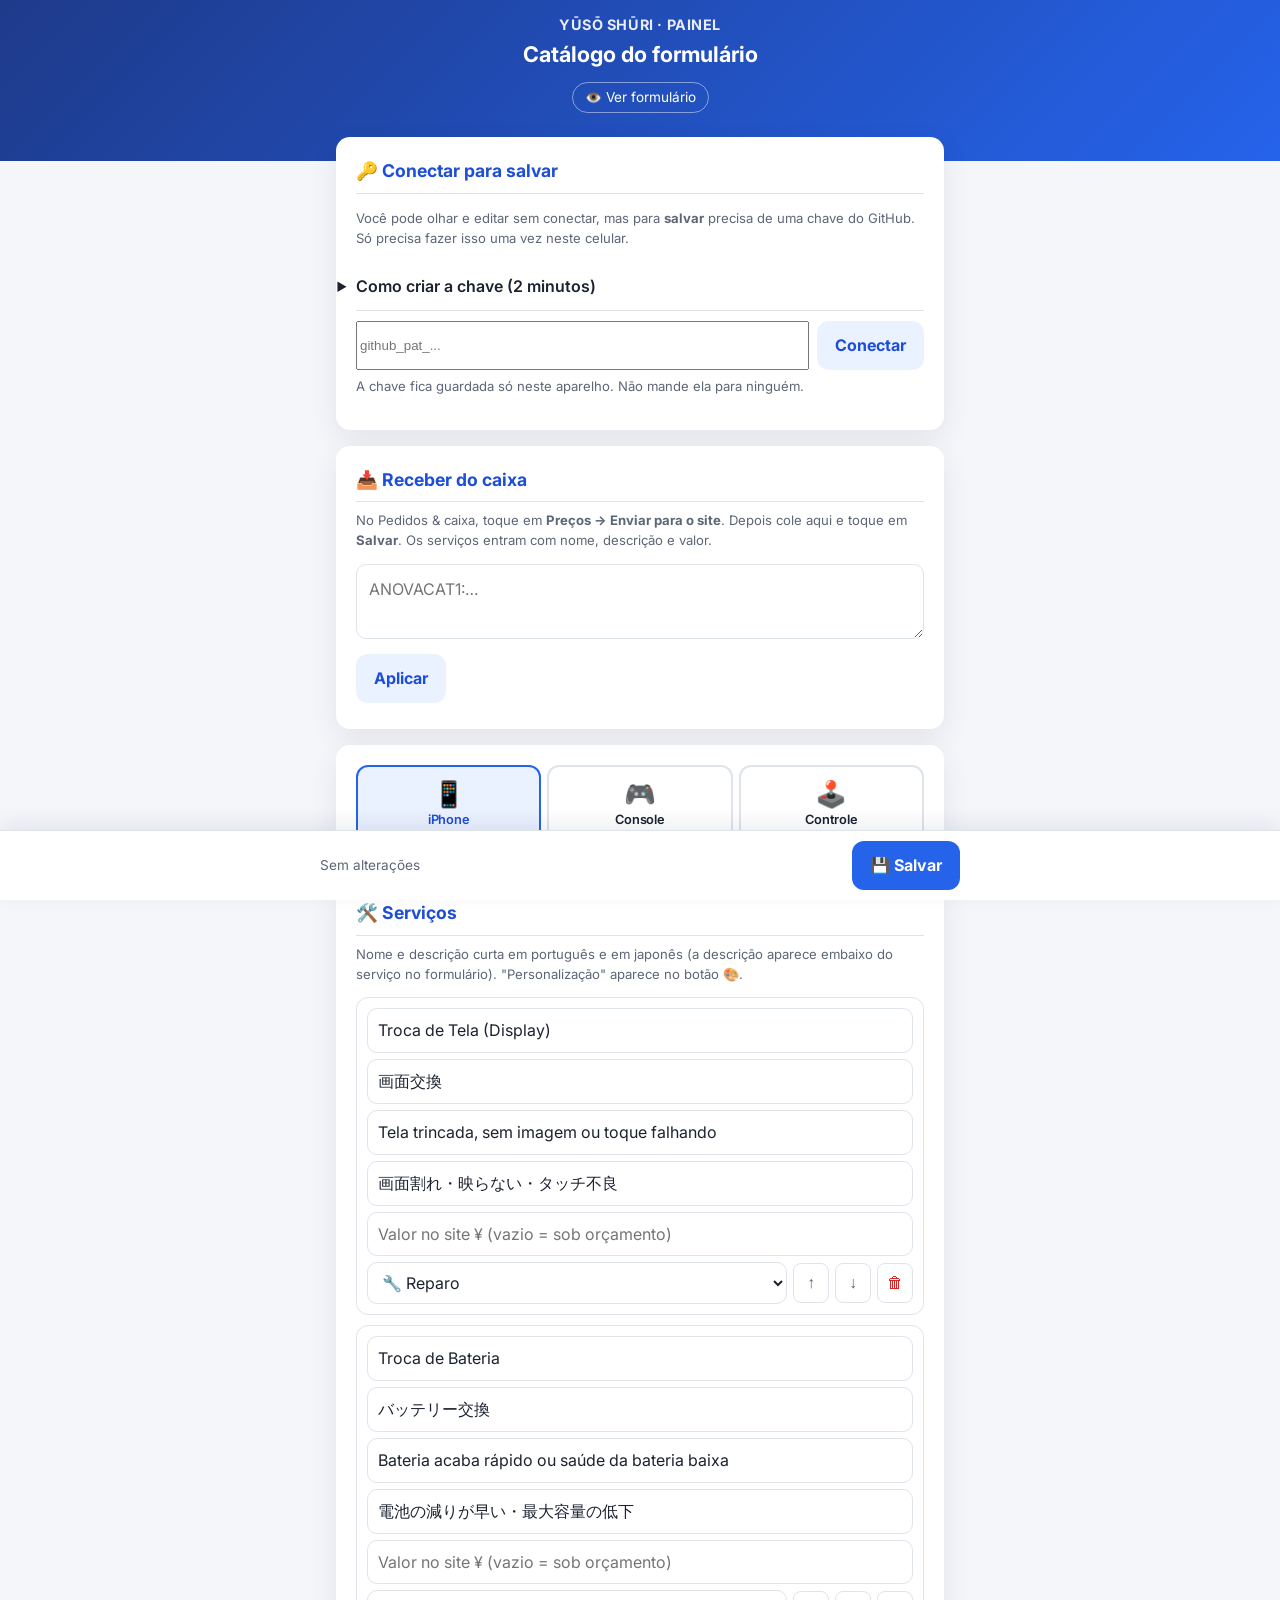
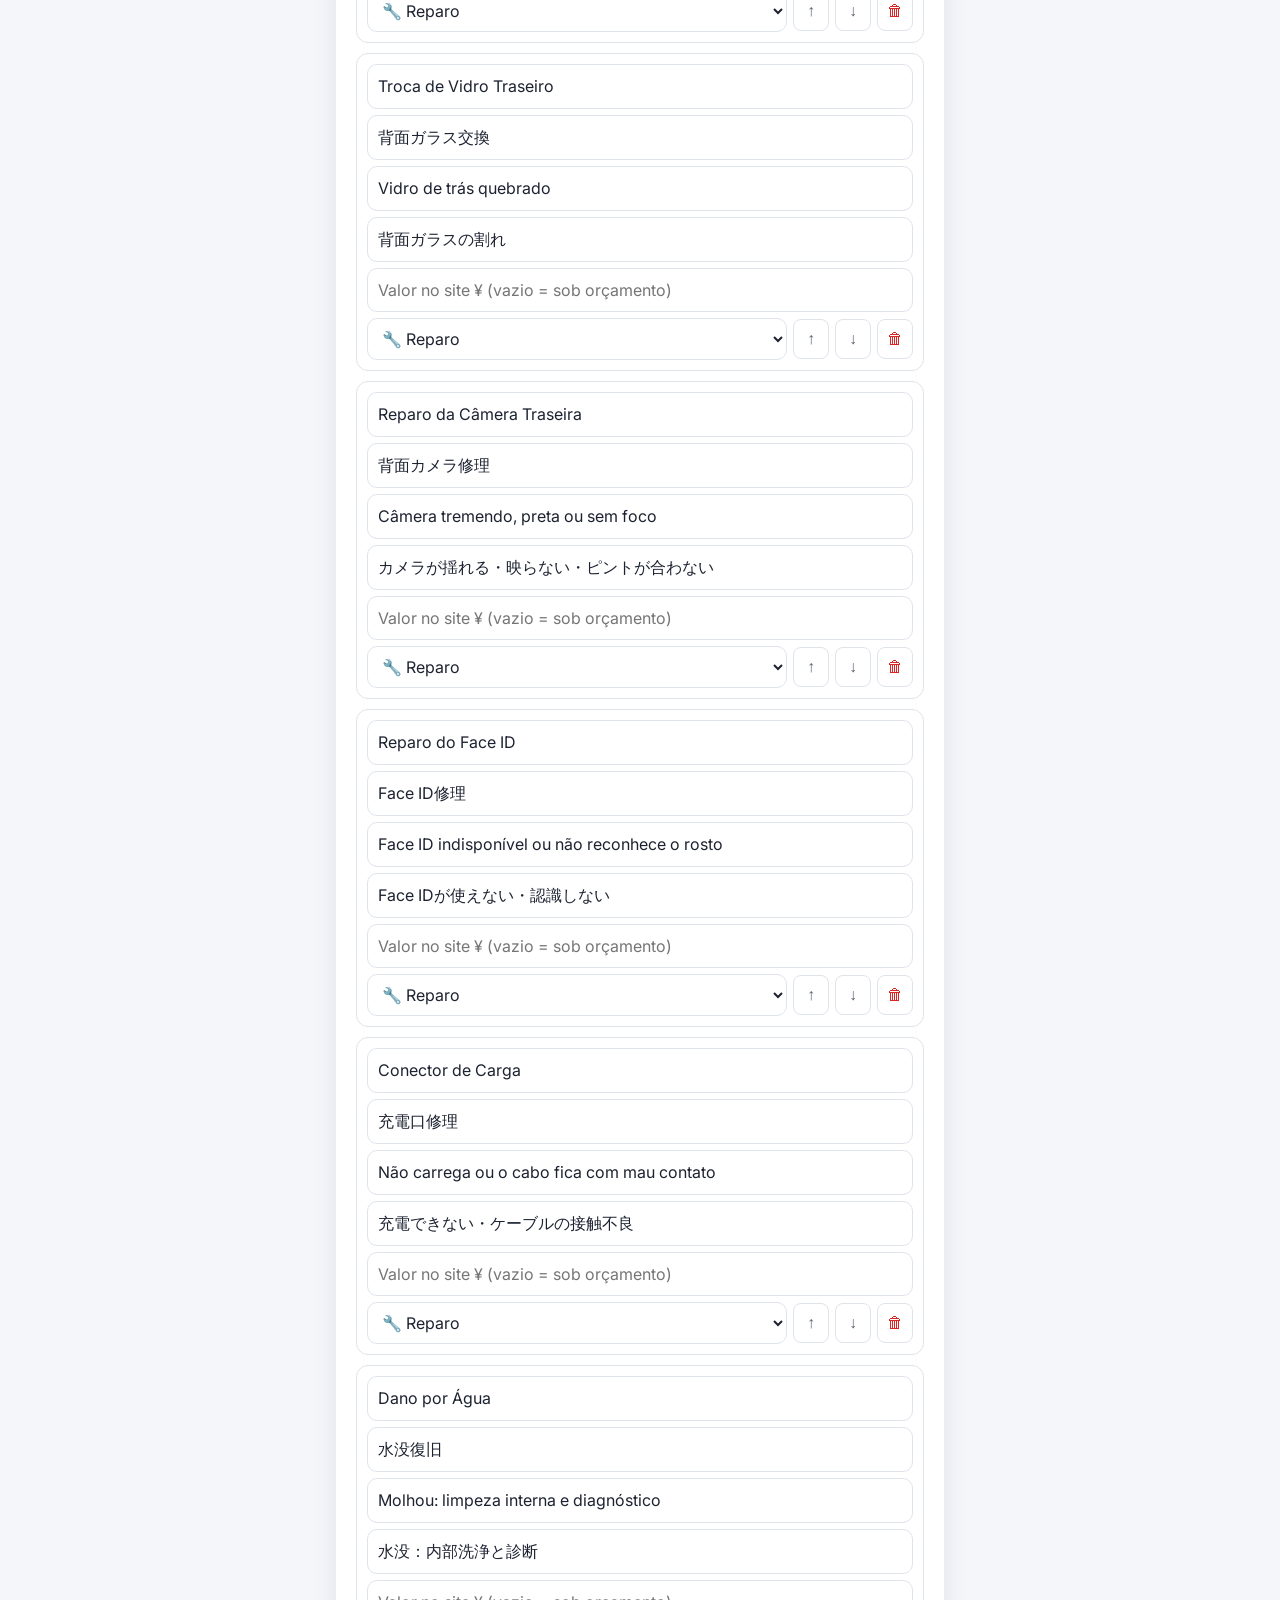
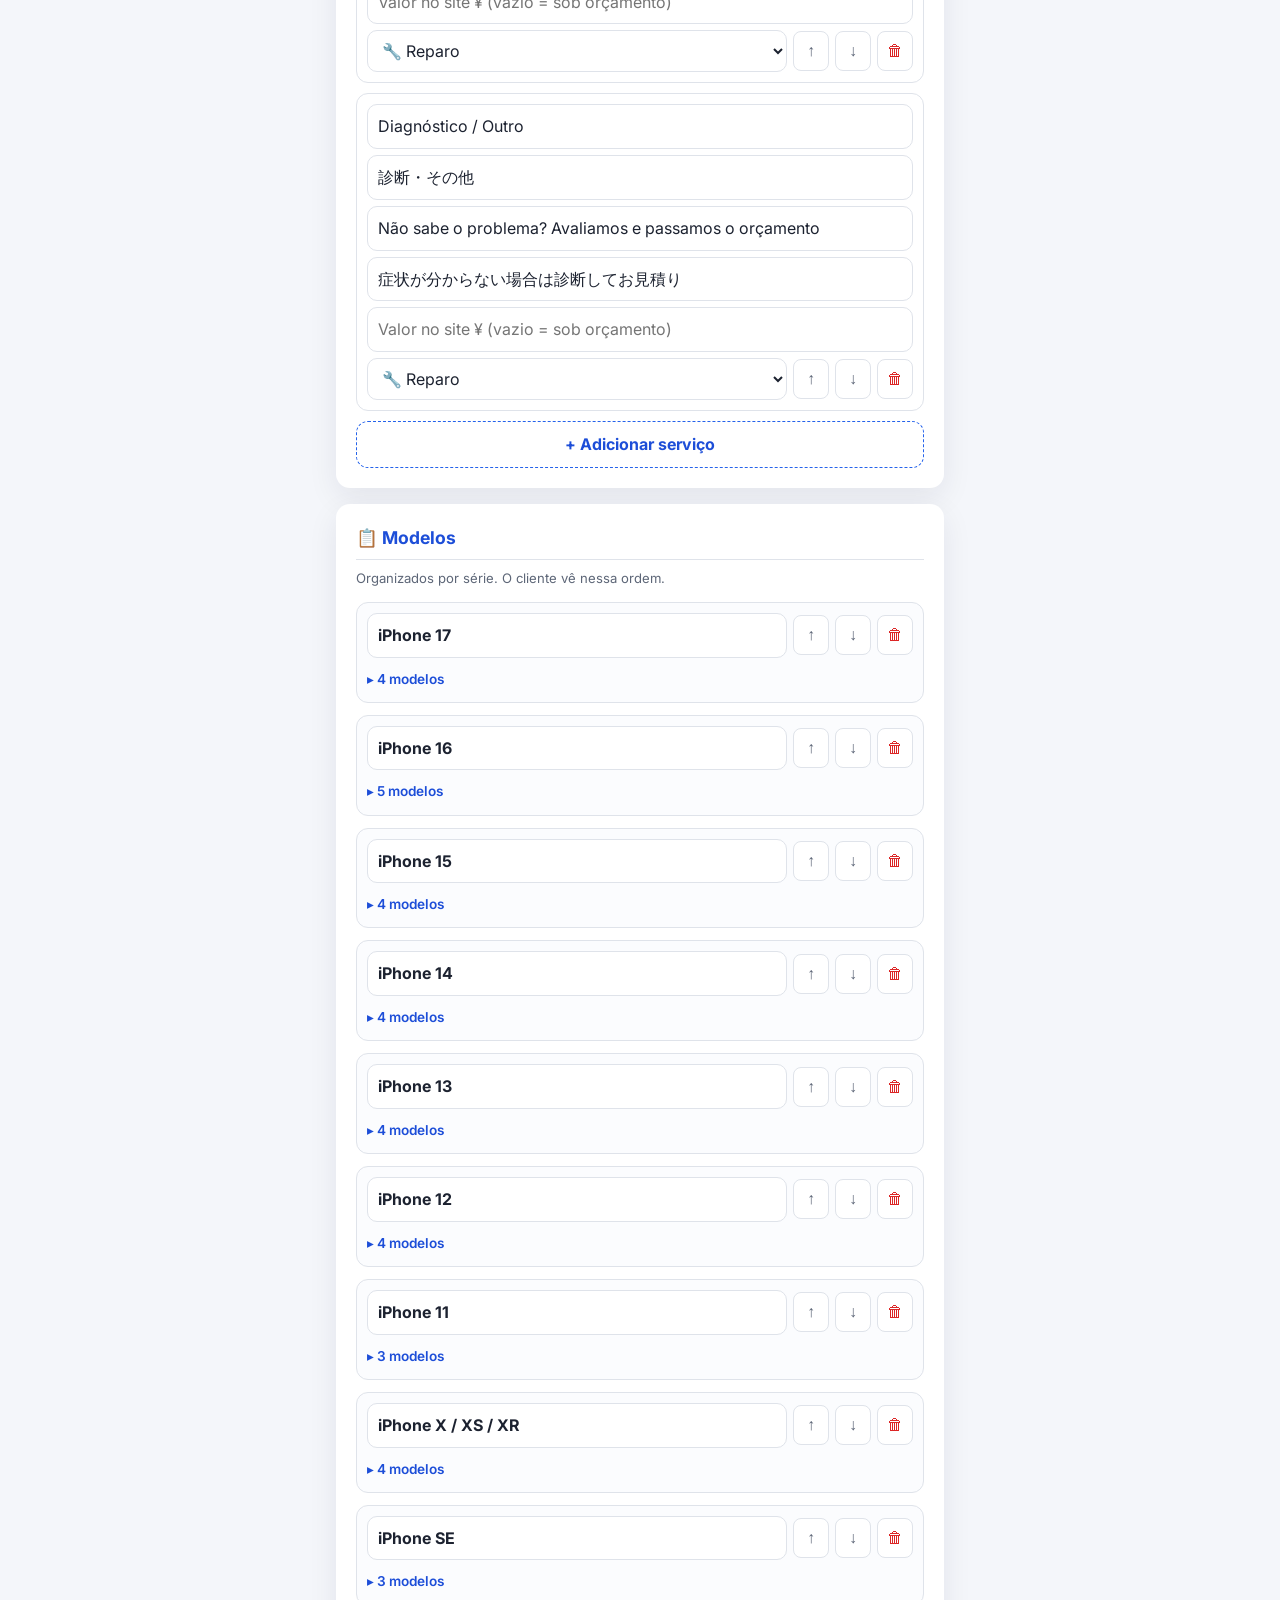
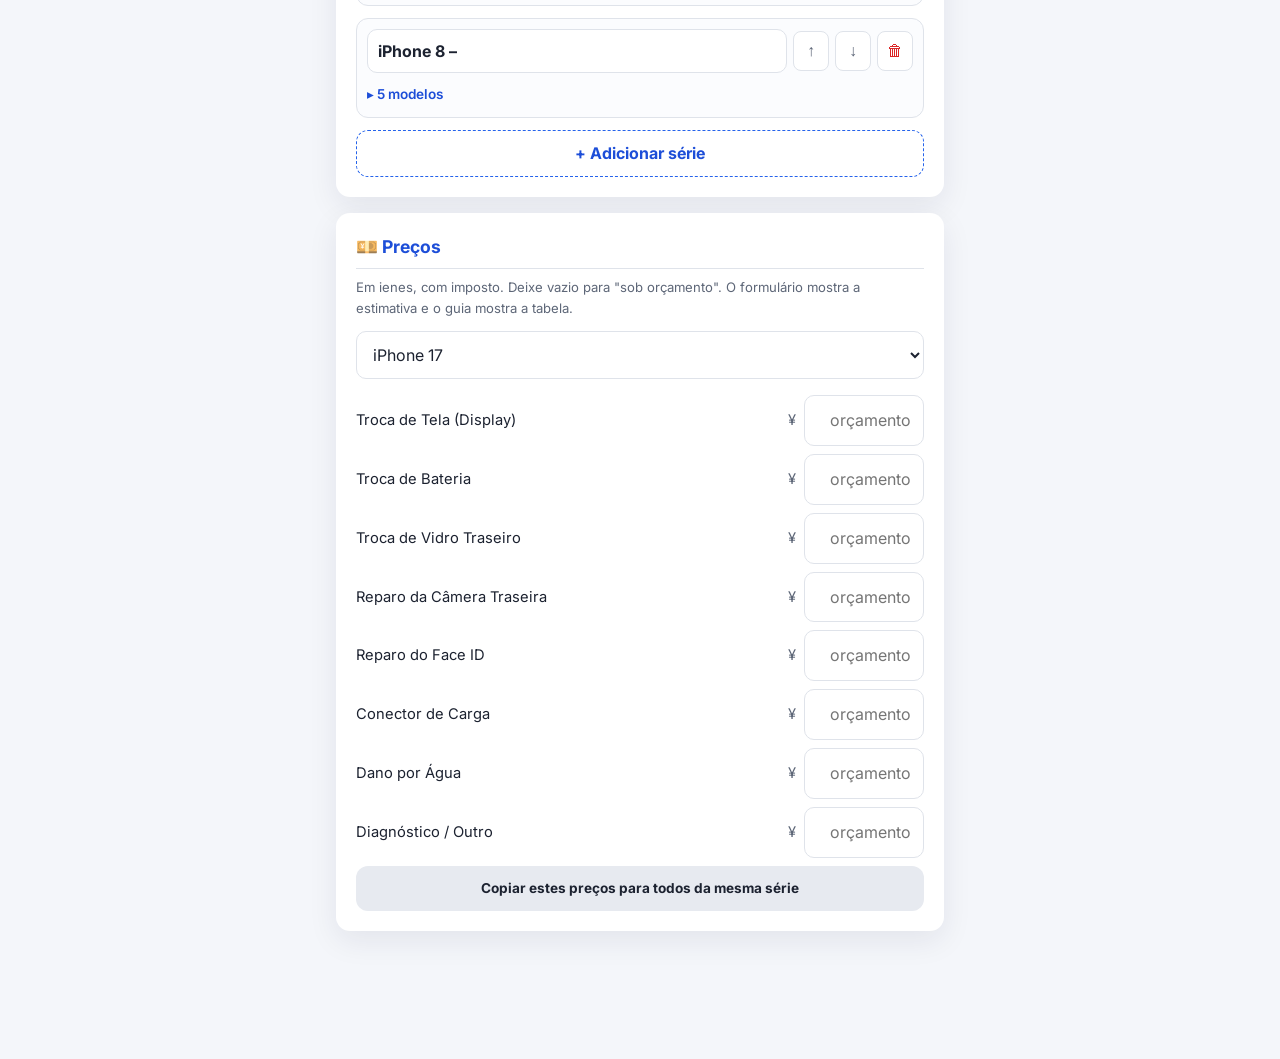
==== admin.html @ 6dde065f "Receber serviços do caixa: valor e descrição no site - Painel: caixa "Receber do caixa" aplica o cód" ====
<!DOCTYPE html>
<html lang="pt">
<head>
  <meta charset="UTF-8">
  <meta name="viewport" content="width=device-width, initial-scale=1.0">
  <meta name="robots" content="noindex, nofollow">
  <title>Painel do catálogo | Yūsō Shūri</title>
  <meta name="theme-color" content="#1e3a8a">
  <link href="https://fonts.googleapis.com/css2?family=Inter:wght@400;600;700&display=swap" rel="stylesheet">
  <link rel="stylesheet" href="assets/style.css">
  <style>
    body { padding-bottom: 96px; }
    .item { display: flex; gap: 6px; align-items: center; margin-bottom: 8px; }
    .item input, .item select { padding: 9px 10px; }
    .item .grow { flex: 1; min-width: 0; }
    .icon {
      flex: 0 0 auto; width: 36px; height: 40px; border: 1px solid var(--line); border-radius: 8px;
      background: #fff; cursor: pointer; font-size: 1rem; color: var(--muted);
    }
    .icon.del { color: var(--err); }
    .svc { border: 1px solid var(--line); border-radius: 12px; padding: 10px; margin-bottom: 10px; }
    .svc .item { margin-bottom: 6px; }
    .svc .item:last-child { margin-bottom: 0; }
    .group { border: 1px solid var(--line); border-radius: 12px; padding: 10px; margin-bottom: 12px; background: #fbfcfe; }
    .group > .item input { font-weight: 700; }
    .models { padding-left: 10px; border-left: 3px solid var(--brand-soft); margin: 8px 0; }
    .group-toggle { border: 0; background: none; color: var(--brand-dark); font: inherit; font-size: .85rem; font-weight: 600; padding: 2px 0; cursor: pointer; }
    .add { background: transparent; border: 1px dashed var(--brand); color: var(--brand-dark); width: 100%; padding: 10px; }
    .price-row { display: flex; align-items: center; gap: 8px; margin-bottom: 8px; }
    .price-row span { flex: 1; font-size: .92rem; }
    .price-row input { width: 120px; flex: 0 0 auto; text-align: right; }
    .savebar {
      position: fixed; left: 0; right: 0; bottom: 0; background: #fff; border-top: 1px solid var(--line);
      padding: 10px 16px calc(10px + env(safe-area-inset-bottom)); box-shadow: 0 -6px 20px rgba(20,30,60,.08);
    }
    .savebar .wrap { padding: 0; display: flex; gap: 10px; align-items: center; }
    .savebar .btn-primary { width: auto; flex: 0 0 auto; padding: 12px 18px; font-size: 1rem; }
    .savebar .status { flex: 1; font-size: .85rem; color: var(--muted); }
    .status.dirty { color: var(--warn); font-weight: 600; }
    .steps-list { padding-left: 20px; margin: 8px 0; font-size: .9rem; }
    .steps-list li { margin-bottom: 6px; }
    code { background: #eef1f6; padding: 1px 5px; border-radius: 5px; font-size: .85em; }
  </style>
</head>
<body>

<header class="top slim">
  <div class="brand">YŪSŌ SHŪRI · PAINEL</div>
  <h1>Catálogo do formulário</h1>
  <nav class="nav"><a href="index.html" target="_blank">👁️ Ver formulário</a></nav>
</header>

<main class="wrap">

  <!-- Conexão -->
  <section class="card lift" id="conn">
    <div id="conn-on" class="hidden">
      <div class="estimate">
        <span>✅ Conectado ao GitHub</span>
        <button type="button" class="btn btn-gray" id="logout" style="padding:6px 12px;font-size:.85rem">Desconectar</button>
      </div>
    </div>
    <div id="conn-off">
      <h2>🔑 Conectar para salvar</h2>
      <p class="hint" style="margin-top:0">Você pode olhar e editar sem conectar, mas para <b>salvar</b> precisa de uma chave do GitHub. Só precisa fazer isso uma vez neste celular.</p>
      <details>
        <summary>Como criar a chave (2 minutos)</summary>
        <ol class="steps-list">
          <li>Abra <a href="https://github.com/settings/personal-access-tokens/new" target="_blank">github.com/settings/personal-access-tokens/new</a> (com login na conta <b>aln244vr</b>).</li>
          <li><b>Token name:</b> <code>painel catalogo</code></li>
          <li><b>Expiration:</b> escolha <b>1 year</b>.</li>
          <li><b>Repository access:</b> <b>Only select repositories</b> → <code>formulario-reparo-iphone</code>.</li>
          <li><b>Permissions</b> → <b>Repository permissions</b> → <b>Contents</b> → <b>Read and write</b>.</li>
          <li>Toque em <b>Generate token</b>, copie o código (começa com <code>github_pat_</code>) e cole abaixo.</li>
        </ol>
      </details>
      <div class="row" style="margin-top:10px">
        <input type="password" id="token" placeholder="github_pat_..." autocomplete="off">
        <button type="button" class="btn btn-ghost shrink" id="connect">Conectar</button>
      </div>
      <div class="msg" id="conn-msg"></div>
      <p class="hint">A chave fica guardada só neste aparelho. Não mande ela para ninguém.</p>
    </div>
  </section>

  <!-- Receber do caixa -->
  <section class="card" id="caixa">
    <h2>📥 Receber do caixa</h2>
    <p class="hint" style="margin-top:-6px">No Pedidos &amp; caixa, toque em <b>Preços → Enviar para o site</b>. Depois cole aqui e toque em <b>Salvar</b>. Os serviços entram com nome, descrição e valor.</p>
    <textarea id="caixa-code" rows="2" placeholder="ANOVACAT1:…"></textarea>
    <div class="row" style="margin-top:8px"><button type="button" class="btn btn-ghost shrink" id="caixa-go">Aplicar</button></div>
    <div class="msg" id="caixa-msg"></div>
  </section>

  <!-- Tipo -->
  <div class="card">
    <div class="seg" id="tabs">
      <button type="button" data-tab="iphone"><span class="ico">📱</span>iPhone</button>
      <button type="button" data-tab="console"><span class="ico">🎮</span>Console</button>
      <button type="button" data-tab="controle"><span class="ico">🕹️</span>Controle</button>
    </div>
  </div>

  <div id="editor" class="hidden">
    <section class="card">
      <h2>🛠️ Serviços</h2>
      <p class="hint" style="margin-top:-6px">Nome e descrição curta em português e em japonês (a descrição aparece embaixo do serviço no formulário). "Personalização" aparece no botão 🎨.</p>
      <div id="svc-list"></div>
      <button type="button" class="btn add" id="svc-add">+ Adicionar serviço</button>
    </section>

    <section class="card">
      <h2>📋 Modelos</h2>
      <p class="hint" style="margin-top:-6px">Organizados por série. O cliente vê nessa ordem.</p>
      <div id="model-list"></div>
      <button type="button" class="btn add" id="group-add">+ Adicionar série</button>
    </section>

    <section class="card">
      <h2>💴 Preços</h2>
      <p class="hint" style="margin-top:-6px">Em ienes, com imposto. Deixe vazio para "sob orçamento". O formulário mostra a estimativa e o guia mostra a tabela.</p>
      <div class="field">
        <select id="price-model"></select>
      </div>
      <div id="price-list"></div>
      <div class="row" style="margin-top:6px">
        <button type="button" class="btn btn-gray" id="price-copy" style="font-size:.85rem">Copiar estes preços para todos da mesma série</button>
      </div>
    </section>
  </div>

  <p class="fine" id="loading">Carregando catálogo…</p>
</main>

<div class="savebar">
  <div class="wrap">
    <div class="status" id="status">Sem alterações</div>
    <button type="button" class="btn btn-primary" id="save">💾 Salvar</button>
  </div>
</div>

<script>
(function () {
  "use strict";
  const REPO = "aln244vr/formulario-reparo-iphone", PATH = "assets/catalogo.json", BRANCH = "main";
  const API = `https://api.github.com/repos/${REPO}/contents/${PATH}`;
  const TOKEN_KEY = "yuso-admin-token";
  const $ = (id) => document.getElementById(id);

  let cat = null, sha = null, tab = "iphone", dirty = false;
  const getToken = () => { try { return localStorage.getItem(TOKEN_KEY) || ""; } catch (_) { return ""; } };

  // ---------- Base64 UTF-8 ----------
  const enc = (str) => { const b = new TextEncoder().encode(str); let s = ""; for (let i = 0; i < b.length; i++) s += String.fromCharCode(b[i]); return btoa(s); };
  const dec = (b64) => new TextDecoder().decode(Uint8Array.from(atob(b64.replace(/\s/g, "")), (c) => c.charCodeAt(0)));

  // ---------- Carregar ----------
  async function load() {
    const token = getToken();
    try {
      if (token) {
        const r = await fetch(`${API}?ref=${BRANCH}&t=${Date.now()}`, { headers: { Authorization: "Bearer " + token, Accept: "application/vnd.github+json" } });
        if (r.status === 401 || r.status === 403 || r.status === 404) throw Object.assign(new Error("token"), { status: r.status });
        if (!r.ok) throw new Error("HTTP " + r.status);
        const j = await r.json();
        sha = j.sha; cat = JSON.parse(dec(j.content));
      } else {
        const r = await fetch("assets/catalogo.json", { cache: "no-cache" });
        cat = await r.json(); sha = null;
      }
    } catch (e) {
      if (e.message === "token") {
        setConnMsg("A chave não funcionou (erro " + e.status + "). Confira as permissões e cole de novo.", true);
        try { localStorage.removeItem(TOKEN_KEY); } catch (_) {}
        return load();
      }
      $("loading").textContent = "Não foi possível carregar o catálogo: " + e.message;
      return;
    }
    $("loading").classList.add("hidden");
    $("editor").classList.remove("hidden");
    showConn();
    selectTab(tab);
    setDirty(false);
  }

  function showConn() {
    const on = !!getToken();
    $("conn-on").classList.toggle("hidden", !on);
    $("conn-off").classList.toggle("hidden", on);
  }
  function setConnMsg(t, err) { $("conn-msg").textContent = t; $("conn-msg").className = "msg " + (err ? "err" : "ok"); }

  $("connect").addEventListener("click", async () => {
    const tk = $("token").value.trim();
    if (!/^(github_pat_|ghp_)/.test(tk)) return setConnMsg("Isso não parece uma chave do GitHub (começa com github_pat_).", true);
    if (dirty && !confirm("Conectar recarrega o catálogo e descarta as alterações não salvas. Continuar?")) return;
    try { localStorage.setItem(TOKEN_KEY, tk); } catch (_) {}
    $("token").value = "";
    setConnMsg("Conectando…", false);
    await load();
    if (getToken()) setConnMsg("", false);
  });
  $("logout").addEventListener("click", () => {
    try { localStorage.removeItem(TOKEN_KEY); } catch (_) {}
    showConn();
  });

  // ---------- Estado ----------
  function setDirty(v) {
    dirty = v;
    $("status").textContent = v ? "● Alterações não salvas" : "Sem alterações";
    $("status").className = "status" + (v ? " dirty" : "");
  }
  window.addEventListener("beforeunload", (e) => { if (dirty) { e.preventDefault(); e.returnValue = ""; } });
  const T = () => cat.tipos[tab];
  const changed = () => setDirty(true);

  // ---------- Abas ----------
  document.querySelectorAll("[data-tab]").forEach((b) => b.addEventListener("click", () => selectTab(b.dataset.tab)));
  function selectTab(id) {
    tab = id;
    document.querySelectorAll("[data-tab]").forEach((b) => b.setAttribute("aria-pressed", String(b.dataset.tab === id)));
    renderServices(); renderModels(); renderPriceModels();
  }

  // ---------- Helpers de UI ----------
  function el(tag, props, ...kids) {
    const e = document.createElement(tag);
    Object.entries(props || {}).forEach(([k, v]) => { if (k.startsWith("on")) e.addEventListener(k.slice(2), v); else if (k === "class") e.className = v; else e[k] = v; });
    kids.forEach((k) => e.append(k));
    return e;
  }
  const iconBtn = (txt, title, fn, cls) => el("button", { type: "button", class: "icon" + (cls ? " " + cls : ""), textContent: txt, title, onclick: fn });
  function move(arr, i, d) { const j = i + d; if (j < 0 || j >= arr.length) return false; [arr[i], arr[j]] = [arr[j], arr[i]]; return true; }

  // ---------- Serviços ----------
  function slug(s) {
    return (s.normalize("NFD").replace(/[̀-ͯ]/g, "").toLowerCase().replace(/[^a-z0-9]+/g, "-").replace(/^-|-$/g, "") || "servico").slice(0, 24);
  }
  function newId(base) {
    const all = new Set(Object.values(cat.tipos).flatMap((t) => t.servicos.map((s) => s.id)));
    let id = base, n = 2;
    while (all.has(id)) id = base + "-" + n++;
    return id;
  }
  // ---------- Receber do caixa (código ANOVACAT1) ----------
  const CAT2TIPO = { "iPhone": "iphone", "Controle": "controle", "Console": "console" };
  const norm = (x) => String(x || "").normalize("NFD").replace(/[̀-ͯ]/g, "").toLowerCase().replace(/\s+/g, " ").trim();
  const REPARO = /^(troca|reparo|conserto)|drift|bot(a|õ)es$|gatilhos \(|bateria do|conector|diagn|tela|vidro|camera|câmera|face id|agua|água|hdmi|leitor|fonte|hd \/ ssd|limpeza/i;
  $("caixa-go").addEventListener("click", () => {
    const out = $("caixa-msg"), raw = $("caixa-code").value;
    const m = /ANOVACAT1:([A-Za-z0-9_\-\s]+)\./.exec(raw);
    const fail = (t) => { out.textContent = t; out.className = "msg err"; };
    if (!cat) return fail("O catálogo ainda está carregando.");
    if (!m) return fail("Código não reconhecido. No caixa, toque em Preços → Enviar para o site e cole de novo.");
    let data;
    try { let b = m[1].replace(/\s+/g, "").replace(/-/g, "+").replace(/_/g, "/"); while (b.length % 4) b += "="; data = JSON.parse(decodeURIComponent(escape(atob(b)))); }
    catch (_) { return fail("O código veio incompleto. Copie de novo no caixa."); }
    let added = 0, updated = 0;
    (data.s || []).forEach((o) => {
      const k = CAT2TIPO[o.c]; if (!k || !cat.tipos[k]) return;
      const t = cat.tipos[k];
      const base = String(o.n || "").replace(new RegExp("\\s·\\s" + o.c + "$"), "");
      let sv = t.servicos.find((x) => norm(x.pt) === norm(o.n) || norm(x.pt) === norm(base));
      if (!sv) {
        sv = { id: newId(slug(base)), pt: base, jp: o.j || base, grupo: k === "controle" && !REPARO.test(base) ? "custom" : "reparo" };
        const outro = t.servicos.findIndex((x) => /^diagn/i.test(x.pt));
        outro >= 0 ? t.servicos.splice(outro, 0, sv) : t.servicos.push(sv);
        added++;
      } else updated++;
      if (o.j) sv.jp = o.j;
      if (o.d) sv.dpt = o.d;
      if (o.dj) sv.djp = o.dj;
      if (typeof o.v === "number" && o.v > 0) sv.preco = o.v; else delete sv.preco;
    });
    if (!added && !updated) return fail("Nenhum serviço de iPhone, Console ou Controle no código.");
    changed(); selectTab(tab);
    out.className = "msg ok";
    out.textContent = `✓ ${added} novo(s) e ${updated} atualizado(s). Confira e toque em 💾 Salvar.`;
    $("caixa-code").value = "";
  });

  function renderServices() {
    const box = $("svc-list"); box.innerHTML = "";
    T().servicos.forEach((s, i, arr) => {
      const pt = el("input", { type: "text", class: "grow", value: s.pt, placeholder: "Nome em português", oninput: (e) => { s.pt = e.target.value; changed(); renderPrices(); } });
      const jp = el("input", { type: "text", class: "grow", value: s.jp, placeholder: "日本語の名前", oninput: (e) => { s.jp = e.target.value; changed(); } });
      const dpt = el("input", { type: "text", class: "grow", value: s.dpt || "", placeholder: "Descrição curta (ex.: 4 botões traseiros)", oninput: (e) => { s.dpt = e.target.value; changed(); } });
      const djp = el("input", { type: "text", class: "grow", value: s.djp || "", placeholder: "説明（日本語）", oninput: (e) => { s.djp = e.target.value; changed(); } });
      const pv = el("input", { type: "text", inputMode: "numeric", class: "grow", value: typeof s.preco === "number" ? String(s.preco) : "", placeholder: "Valor no site ¥ (vazio = sob orçamento)",
        oninput: (e) => { const n = parseInt(e.target.value.replace(/[^\d]/g, ""), 10); e.target.value = isNaN(n) ? "" : String(n); if (isNaN(n)) delete s.preco; else s.preco = n; changed(); } });
      const grp = el("select", { class: "grow", onchange: (e) => { s.grupo = e.target.value; changed(); } },
        el("option", { value: "reparo", textContent: "🔧 Reparo" }), el("option", { value: "custom", textContent: "🎨 Personalização" }));
      grp.value = s.grupo === "custom" ? "custom" : "reparo";
      box.append(el("div", { class: "svc" },
        el("div", { class: "item" }, pt),
        el("div", { class: "item" }, jp),
        el("div", { class: "item" }, dpt),
        el("div", { class: "item" }, djp),
        el("div", { class: "item" }, pv),
        el("div", { class: "item" }, grp,
          iconBtn("↑", "Subir", () => { if (move(arr, i, -1)) { changed(); renderServices(); renderPrices(); } }),
          iconBtn("↓", "Descer", () => { if (move(arr, i, 1)) { changed(); renderServices(); renderPrices(); } }),
          iconBtn("🗑", "Apagar", () => {
            if (!confirm(`Apagar o serviço "${s.pt}"?`)) return;
            arr.splice(i, 1);
            Object.values(T().precos || {}).forEach((p) => delete p[s.id]);
            changed(); renderServices(); renderPrices();
          }, "del"))));
    });
  }
  $("svc-add").addEventListener("click", () => {
    const pt = prompt("Nome do serviço em português:");
    if (!pt || !pt.trim()) return;
    const jp = prompt("Nome em japonês (pode deixar vazio e preencher depois):") || "";
    const custom = tab === "controle" && confirm("É uma personalização? (OK = Personalização, Cancelar = Reparo)");
    T().servicos.push({ id: newId(slug(pt)), pt: pt.trim(), jp: jp.trim() || pt.trim(), grupo: custom ? "custom" : "reparo" });
    changed(); renderServices(); renderPrices();
    $("svc-list").lastElementChild.scrollIntoView({ behavior: "smooth", block: "center" });
  });

  // ---------- Modelos ----------
  function renameModel(oldName, newName) {
    const P = T().precos || {};
    if (P[oldName] && oldName !== newName) { P[newName] = P[oldName]; delete P[oldName]; }
  }
  const openGroups = new Set(); // séries abertas (as outras ficam fechadas para a página não ficar enorme)
  function renderModels() {
    const box = $("model-list"); box.innerHTML = "";
    T().modelos.forEach((g, gi, groups) => {
      const isOpen = openGroups.has(g);
      const models = el("div", { class: "models" + (isOpen ? "" : " hidden") });
      g.itens.forEach((m, mi, itens) => {
        let before = m;
        const inp = el("input", { type: "text", class: "grow", value: m,
          oninput: (e) => { itens[mi] = e.target.value; changed(); },
          onchange: (e) => { renameModel(before, e.target.value.trim()); itens[mi] = before = e.target.value.trim(); renderPriceModels(); } });
        models.append(el("div", { class: "item" }, inp,
          iconBtn("↑", "Subir", () => { if (move(itens, mi, -1)) { changed(); renderModels(); renderPriceModels(); } }),
          iconBtn("↓", "Descer", () => { if (move(itens, mi, 1)) { changed(); renderModels(); renderPriceModels(); } }),
          iconBtn("🗑", "Apagar", () => {
            if (!confirm(`Apagar o modelo "${m}"?`)) return;
            itens.splice(mi, 1); if (T().precos) delete T().precos[m];
            changed(); renderModels(); renderPriceModels();
          }, "del")));
      });
      models.append(el("button", { type: "button", class: "btn add", textContent: "+ Modelo", style: "padding:7px;font-size:.85rem",
        onclick: () => {
          const n = prompt(`Novo modelo na série "${g.grupo}":`);
          if (!n || !n.trim()) return;
          g.itens.push(n.trim()); openGroups.add(g); changed(); renderModels(); renderPriceModels();
        } }));
      box.append(el("div", { class: "group" },
        el("div", { class: "item" },
          el("input", { type: "text", class: "grow", value: g.grupo, oninput: (e) => { g.grupo = e.target.value; changed(); } }),
          iconBtn("↑", "Subir série", () => { if (move(groups, gi, -1)) { changed(); renderModels(); renderPriceModels(); } }),
          iconBtn("↓", "Descer série", () => { if (move(groups, gi, 1)) { changed(); renderModels(); renderPriceModels(); } }),
          iconBtn("🗑", "Apagar série", () => {
            if (!confirm(`Apagar a série "${g.grupo}" e os ${g.itens.length} modelos dela?`)) return;
            g.itens.forEach((m) => T().precos && delete T().precos[m]);
            groups.splice(gi, 1); changed(); renderModels(); renderPriceModels();
          }, "del")),
        el("button", { type: "button", class: "group-toggle", textContent: (isOpen ? "▾ " : "▸ ") + g.itens.length + " modelo" + (g.itens.length === 1 ? "" : "s"),
          onclick: () => { isOpen ? openGroups.delete(g) : openGroups.add(g); renderModels(); } }),
        models));
    });
  }
  $("group-add").addEventListener("click", () => {
    const n = prompt("Nome da nova série (ex.: iPhone 18):");
    if (!n || !n.trim()) return;
    const g = { grupo: n.trim(), itens: [] };
    T().modelos.unshift(g); openGroups.add(g);
    changed(); renderModels(); renderPriceModels();
  });

  // ---------- Preços ----------
  const priceModel = $("price-model");
  function renderPriceModels() {
    const keep = priceModel.value;
    priceModel.innerHTML = "";
    T().modelos.forEach((g) => {
      const og = el("optgroup", { label: g.grupo });
      g.itens.forEach((m) => {
        const has = Object.values((T().precos || {})[m] || {}).some((v) => typeof v === "number");
        og.append(el("option", { value: m, textContent: (has ? "💴 " : "") + m }));
      });
      priceModel.append(og);
    });
    if ([...priceModel.options].some((o) => o.value === keep)) priceModel.value = keep;
    renderPrices();
  }
  priceModel.addEventListener("change", renderPrices);
  // Atualiza só o 💴 da lista de modelos, sem redesenhar os campos de preço
  function markPricedModels() {
    [...priceModel.options].forEach((o) => {
      const has = Object.values((T().precos || {})[o.value] || {}).some((v) => typeof v === "number");
      o.textContent = (has ? "💴 " : "") + o.value;
    });
  }
  function renderPrices() {
    const box = $("price-list"); box.innerHTML = "";
    const m = priceModel.value;
    if (!m) { box.textContent = "Adicione um modelo primeiro."; return; }
    T().precos = T().precos || {};
    T().servicos.forEach((s) => {
      const v = (T().precos[m] || {})[s.id];
      const inp = el("input", { type: "text", inputMode: "numeric", placeholder: "orçamento", value: typeof v === "number" ? String(v) : "",
        oninput: (e) => {
          const n = parseInt(e.target.value.replace(/[^\d]/g, ""), 10);
          e.target.value = isNaN(n) ? "" : String(n);
          const P = (T().precos[m] = T().precos[m] || {});
          if (isNaN(n)) delete P[s.id]; else P[s.id] = n;
          if (!Object.keys(P).length) delete T().precos[m];
          changed();
        },
        onchange: markPricedModels });
      box.append(el("div", { class: "price-row" }, el("span", { textContent: (s.grupo === "custom" ? "🎨 " : "") + s.pt }), el("span", { textContent: "¥", style: "flex:0 0 auto;color:var(--muted)" }), inp));
    });
  }
  $("price-copy").addEventListener("click", () => {
    const m = priceModel.value;
    const g = T().modelos.find((g) => g.itens.includes(m));
    if (!g) return;
    const src = (T().precos || {})[m];
    if (!src || !Object.keys(src).length) return alert("Este modelo ainda não tem preço.");
    if (!confirm(`Copiar os preços de "${m}" para os outros ${g.itens.length - 1} modelos de "${g.grupo}"?`)) return;
    g.itens.forEach((x) => { if (x !== m) T().precos[x] = Object.assign({}, src); });
    changed(); renderPriceModels();
  });

  // ---------- Salvar ----------
  function validate() {
    for (const [k, t] of Object.entries(cat.tipos)) {
      if (t.servicos.some((s) => !s.pt.trim())) return `Há um serviço sem nome em "${t.nome}".`;
      if (t.modelos.some((g) => !g.grupo.trim())) return `Há uma série sem nome em "${t.nome}".`;
      if (t.modelos.some((g) => g.itens.some((m) => !m.trim()))) return `Há um modelo sem nome em "${t.nome}".`;
      const names = t.modelos.flatMap((g) => g.itens);
      const dup = names.find((m, i) => names.indexOf(m) !== i);
      if (dup) return `O modelo "${dup}" aparece duas vezes em "${t.nome}".`;
    }
    return null;
  }

  $("save").addEventListener("click", async () => {
    const token = getToken();
    if (!token) { $("conn").scrollIntoView({ behavior: "smooth" }); return setConnMsg("Conecte com a chave do GitHub para salvar.", true); }
    if (!dirty) return;
    const err = validate();
    if (err) return alert(err);
    const btn = $("save");
    btn.disabled = true; $("status").textContent = "Salvando…";
    try {
      // Garante o sha mais recente (evita sobrescrever uma edição feita em outro aparelho sem saber)
      if (!sha) {
        const r0 = await fetch(`${API}?ref=${BRANCH}&t=${Date.now()}`, { headers: { Authorization: "Bearer " + token } });
        if (r0.ok) sha = (await r0.json()).sha;
      }
      const r = await fetch(API, {
        method: "PUT",
        headers: { Authorization: "Bearer " + token, Accept: "application/vnd.github+json", "Content-Type": "application/json" },
        body: JSON.stringify({ message: "Atualiza catálogo pelo painel", content: enc(JSON.stringify(cat, null, 2) + "\n"), sha, branch: BRANCH }),
      });
      const j = await r.json().catch(() => ({}));
      if (r.status === 409 || r.status === 422) throw new Error("O catálogo foi alterado em outro lugar. Recarregue a página e faça as mudanças de novo.");
      if (r.status === 401 || r.status === 403) throw new Error("A chave não tem permissão para salvar. Confira: Contents → Read and write.");
      if (!r.ok) throw new Error(j.message || "HTTP " + r.status);
      sha = j.content.sha;
      setDirty(false);
      $("status").textContent = "✅ Salvo! O site atualiza em 1–2 minutos.";
    } catch (e) {
      $("status").textContent = "❌ " + e.message;
      $("status").className = "status dirty";
    } finally {
      btn.disabled = false;
    }
  });

  load();
})();
</script>
</body>
</html>
---- assets/style.css ----
/* Yūsō Shūri — estilos compartilhados */
:root {
  --bg: #f4f6fa;
  --card: #ffffff;
  --text: #1c2230;
  --muted: #5d6677;
  --line: #dfe3ea;
  --brand: #2563eb;
  --brand-dark: #1d4ed8;
  --brand-soft: #eaf1ff;
  --ok: #15803d;
  --ok-soft: #e8f7ee;
  --warn: #b45309;
  --warn-soft: #fff6e6;
  --err: #dc2626;
  --radius: 14px;
}

* { box-sizing: border-box; }

body {
  margin: 0;
  font-family: "Inter", "Hiragino Sans", "Noto Sans JP", system-ui, sans-serif;
  background: var(--bg);
  color: var(--text);
  line-height: 1.55;
  -webkit-text-size-adjust: 100%;
}

a { color: var(--brand); }

.wrap { max-width: 640px; margin: 0 auto; padding: 16px; }

/* Topo */
.top {
  background: linear-gradient(135deg, #1e3a8a, #2563eb);
  color: #fff;
  padding: 28px 16px 56px;
  text-align: center;
}
.top .brand { font-weight: 700; letter-spacing: .04em; opacity: .9; font-size: .9rem; }
.top h1 { margin: 6px 0 6px; font-size: 1.6rem; line-height: 1.3; }
.top p { margin: 0; opacity: .9; font-size: .95rem; }

.nav { display: flex; gap: 8px; justify-content: center; flex-wrap: wrap; margin-top: 14px; }
.nav a {
  color: #fff; text-decoration: none; font-size: .85rem;
  border: 1px solid rgba(255,255,255,.45); border-radius: 999px; padding: 4px 12px;
}
.nav a:hover { background: rgba(255,255,255,.15); }

.card {
  background: var(--card);
  border-radius: var(--radius);
  box-shadow: 0 10px 30px rgba(20, 30, 60, .08);
  padding: 20px;
  margin-bottom: 16px;
}
.lift { margin-top: -40px; }

/* Passos */
.steps { display: grid; grid-template-columns: repeat(4, 1fr); gap: 6px; text-align: center; }
.steps div { font-size: .75rem; color: var(--muted); }
.steps b {
  display: flex; align-items: center; justify-content: center;
  width: 30px; height: 30px; margin: 0 auto 4px;
  border-radius: 50%; background: var(--brand-soft); color: var(--brand); font-size: .9rem;
}

h2 {
  font-size: 1.1rem; margin: 0 0 14px; padding-bottom: 8px;
  border-bottom: 1px solid var(--line); color: var(--brand-dark);
}
h2 small { color: var(--muted); font-weight: 600; }

/* Campos */
.field { margin-bottom: 16px; }
.field > label, .label { display: block; font-weight: 600; margin-bottom: 6px; font-size: .95rem; }
.req { color: var(--err); }
.hint { color: var(--muted); font-size: .82rem; margin-top: 4px; }

input[type=text], input[type=tel], input[type=email], select, textarea {
  width: 100%;
  font: inherit;
  font-size: 16px; /* evita zoom automático no iPhone */
  padding: 12px;
  border: 1px solid var(--line);
  border-radius: 10px;
  background: #fff;
  color: var(--text);
  transition: border-color .15s, box-shadow .15s;
}
textarea { resize: vertical; }
input:focus, select:focus, textarea:focus {
  outline: none; border-color: var(--brand); box-shadow: 0 0 0 3px rgba(37, 99, 235, .2);
}
select:disabled { background: #f1f3f6; color: var(--muted); }
input[type=file] { width: 100%; font-size: .9rem; }

.row { display: flex; gap: 8px; }
.row > * { flex: 1; }
.row .shrink { flex: 0 0 auto; }

.btn {
  display: inline-block; border: 0; cursor: pointer; font: inherit; font-weight: 700;
  border-radius: 12px; padding: 12px 18px; text-decoration: none; text-align: center;
  transition: background .15s, transform .05s;
}
.btn:active { transform: translateY(1px); }
.btn-primary { background: var(--brand); color: #fff; width: 100%; font-size: 1.05rem; padding: 15px; }
.btn-primary:hover { background: var(--brand-dark); }
.btn-primary:disabled { background: #93a8d6; cursor: wait; }
.btn-ghost { background: var(--brand-soft); color: var(--brand-dark); white-space: nowrap; }
.btn-ghost:hover { background: #dbe7ff; }
.btn-gray { background: #e7eaf0; color: var(--text); }

/* Checkbox em chips */
.chips { display: flex; flex-wrap: wrap; gap: 8px; }
.chips label {
  display: inline-flex; align-items: center; gap: 6px;
  border: 1px solid var(--line); border-radius: 999px; padding: 7px 12px;
  font-size: .88rem; cursor: pointer; background: #fff; user-select: none;
}
.chips input { accent-color: var(--brand); }
.chips label:has(input:checked) { border-color: var(--brand); background: var(--brand-soft); color: var(--brand-dark); }

.check { display: flex; gap: 10px; align-items: flex-start; margin-bottom: 10px; font-size: .92rem; cursor: pointer; }
.check input { margin-top: 4px; width: 18px; height: 18px; accent-color: var(--brand); flex: 0 0 auto; }

/* Caixas */
.box { border-radius: 10px; padding: 12px 14px; font-size: .9rem; }
.box-info { background: var(--brand-soft); color: #1e3a8a; }
.box-ok { background: var(--ok-soft); color: var(--ok); }
.box-warn { background: var(--warn-soft); color: var(--warn); }
.hidden { display: none !important; }

.msg { font-size: .85rem; margin-top: 6px; }
.msg.err { color: var(--err); }
.msg.ok { color: var(--ok); }

/* Estimativa */
.estimate { display: flex; justify-content: space-between; align-items: center; gap: 12px; }
.estimate strong { font-size: 1.3rem; text-align: right; }
.estimate strong.as-text { font-size: 1rem; }

/* Tabela de preços */
table { width: 100%; border-collapse: collapse; font-size: .88rem; }
th, td { padding: 8px 6px; border-bottom: 1px solid var(--line); text-align: left; }
th { color: var(--muted); font-weight: 600; }
td.num { text-align: right; white-space: nowrap; }
.table-scroll { overflow-x: auto; }

/* FAQ */
details { border-bottom: 1px solid var(--line); padding: 12px 0; }
details summary { cursor: pointer; font-weight: 600; list-style-position: outside; }
details p, details ul { margin: 8px 0 0; color: var(--muted); font-size: .92rem; }

ol.guide { padding-left: 20px; margin: 0; }
ol.guide li { margin-bottom: 12px; }
ol.guide li b { display: block; }
ol.guide li span { color: var(--muted); font-size: .92rem; }

footer { text-align: center; color: var(--muted); font-size: .8rem; padding: 8px 16px 32px; }

@media (max-width: 420px) {
  .top h1 { font-size: 1.35rem; }
  .card { padding: 16px; }
  .row.stack-sm { flex-direction: column; }
}

/* ===== Versão simplificada ===== */
html[data-lang="pt"] [lang="ja"], html[data-lang="ja"] [lang="pt"] { display: none !important; }

.top.slim { padding: 14px 16px 48px; }
.top.slim h1 { font-size: 1.35rem; margin: 4px 0 0; }
.lang-toggle {
  display: inline-flex; margin-bottom: 10px;
  background: rgba(255,255,255,.15); border-radius: 999px; padding: 3px;
}
.lang-toggle button {
  border: 0; background: transparent; color: #fff; font: inherit; font-size: .8rem; font-weight: 600;
  padding: 5px 10px; border-radius: 999px; cursor: pointer;
}
.lang-toggle button[aria-pressed="true"] { background: #fff; color: var(--brand-dark); }

.seg { display: grid; grid-template-columns: repeat(3, 1fr); gap: 8px; }
.seg button {
  border: 2px solid var(--line); background: #fff; border-radius: 12px; padding: 12px 2px;
  font: inherit; font-weight: 600; font-size: .8rem; letter-spacing: -.02em; cursor: pointer; color: var(--text);
  white-space: nowrap;
}
.seg { gap: 6px; }
.seg button .ico { display: block; font-size: 1.6rem; line-height: 1.2; }
.seg button[aria-pressed="true"] { border-color: var(--brand); background: var(--brand-soft); color: var(--brand-dark); }

.divider { height: 1px; background: var(--line); margin: 20px 0; }
.fine { color: var(--muted); font-size: .8rem; text-align: center; margin: 10px 0 0; }
label.sub { font-weight: 500; font-size: .85rem; color: var(--muted); margin-bottom: 4px; }
.chips-title { flex-basis: 100%; font-size: .8rem; font-weight: 700; color: var(--muted); margin: 6px 0 -2px; text-transform: uppercase; letter-spacing: .04em; }
.chips-title:first-child { margin-top: 0; }
.custom-toggle {
  flex-basis: 100%; margin-top: 4px; text-align: left; font: inherit; font-weight: 600; font-size: .92rem;
  border: 1px dashed var(--brand); background: var(--brand-soft); color: var(--brand-dark);
  border-radius: 12px; padding: 10px 14px; cursor: pointer;
}
.custom-panel { flex-basis: 100%; }

/* Serviço com descrição (ex.: Paddles RISE4 · 4 botões traseiros) */
.chips label.svc-card {
  flex-basis: 100%; border-radius: 12px; align-items: flex-start; padding: 10px 12px; gap: 10px;
}
.chips label.svc-card input { margin-top: 3px; flex: 0 0 auto; }
.chips label.svc-card span { display: grid; gap: 2px; }
.chips label.svc-card b { font-weight: 600; font-size: .92rem; }
.chips label.svc-card small { color: var(--muted); font-size: .8rem; line-height: 1.35; }
.chips label.svc-card:has(input:checked) small { color: var(--brand-dark); }
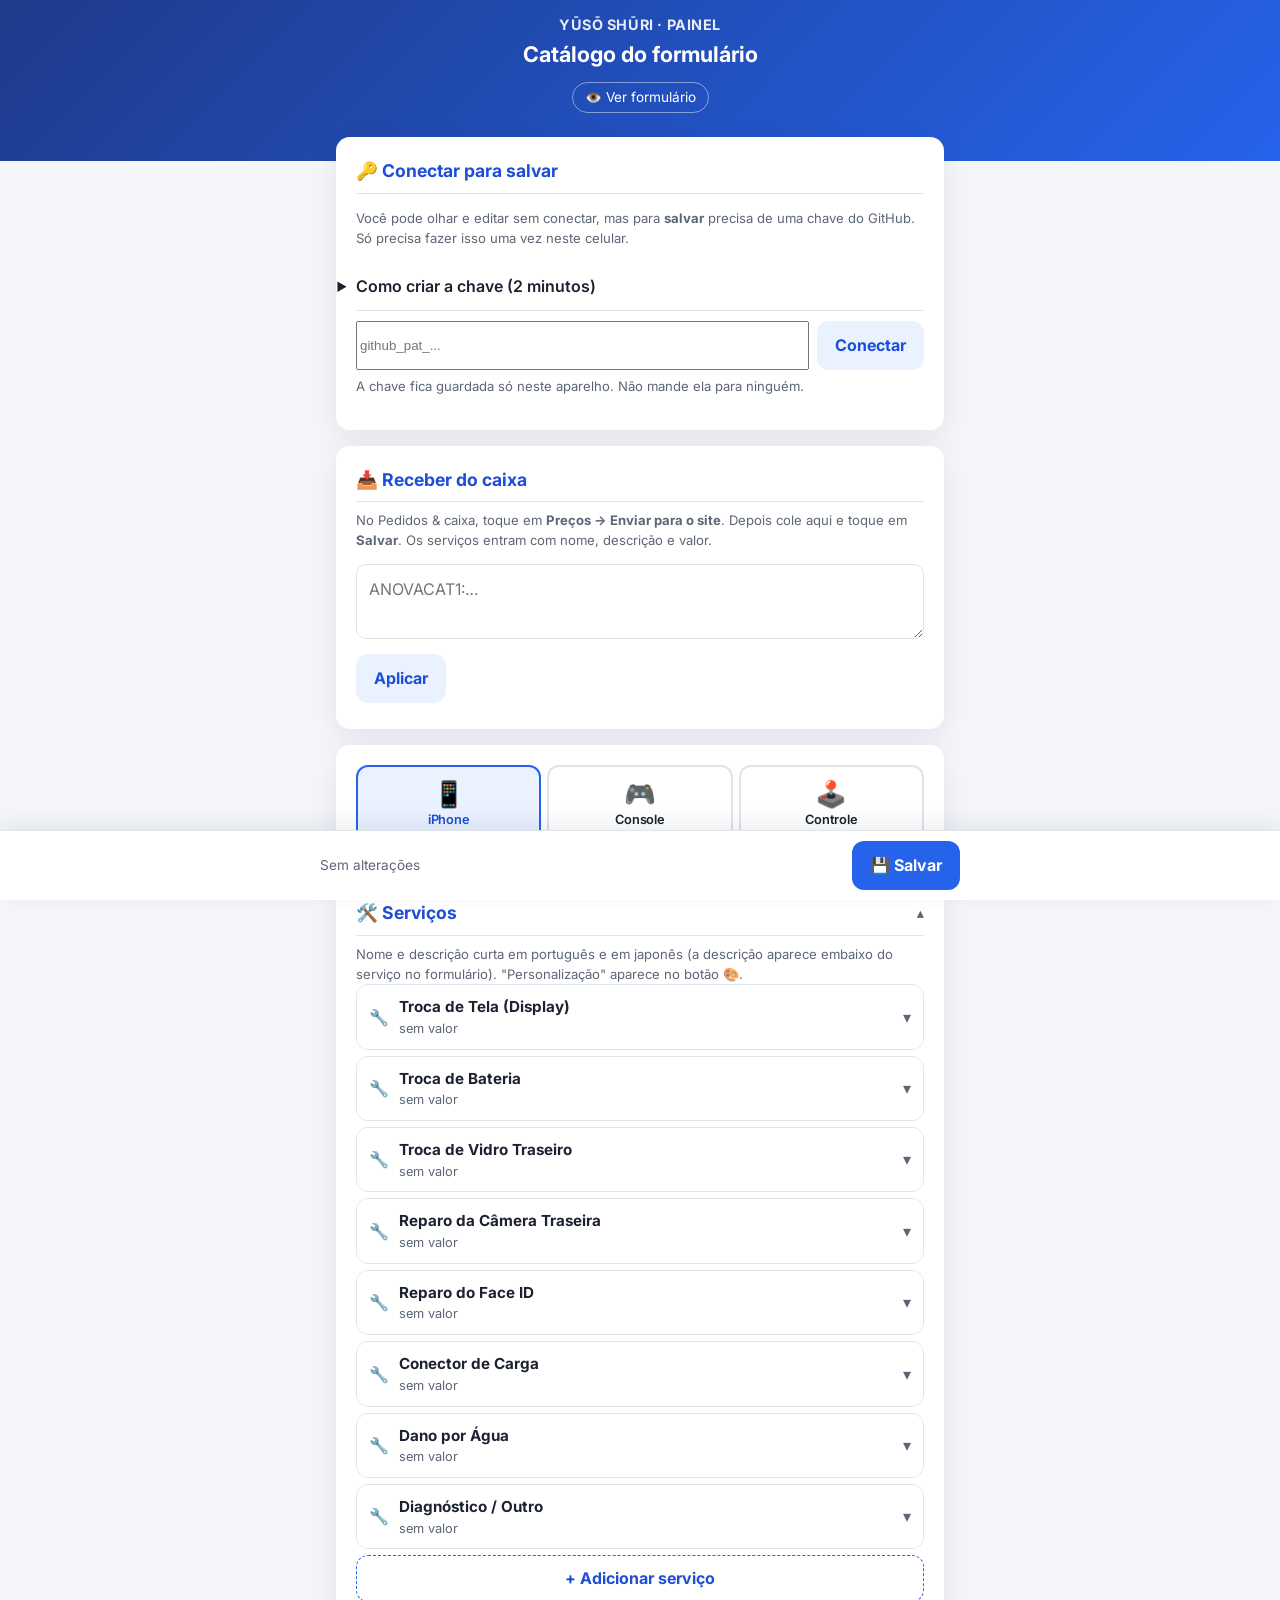
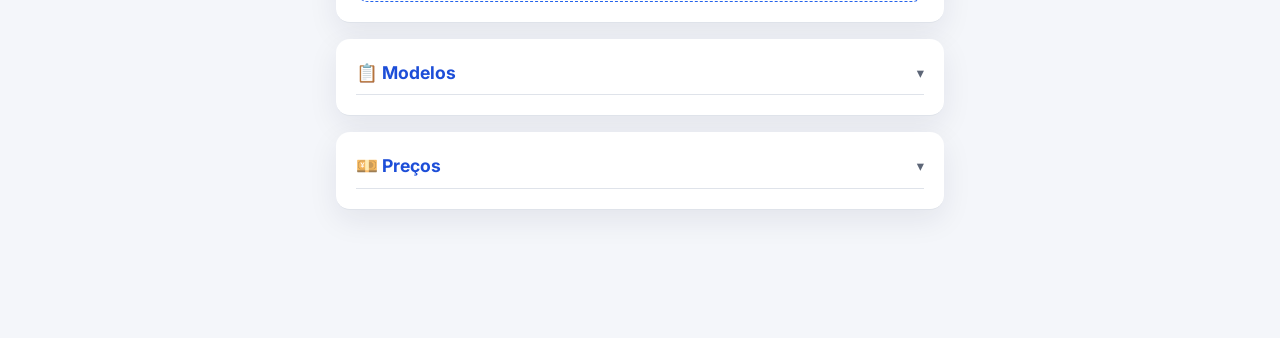
==== commit fe4a9107: "Formulário em telas, opções de serviço e painel compacto - Formulário em 4 telas: aparelho, serviço," ====
--- a/admin.html
+++ b/admin.html
@@ -18,7 +18,23 @@
       background: #fff; cursor: pointer; font-size: 1rem; color: var(--muted);
     }
     .icon.del { color: var(--err); }
-    .svc { border: 1px solid var(--line); border-radius: 12px; padding: 10px; margin-bottom: 10px; }
+    .svc { border: 1px solid var(--line); border-radius: 12px; padding: 0; margin-bottom: 6px; overflow: hidden; }
+    .svc.open { padding: 0 10px 10px; border-color: var(--brand); }
+    .svc-head { display: flex; align-items: center; gap: 10px; width: 100%; border: 0; background: #fff; padding: 10px 12px; font: inherit; text-align: left; cursor: pointer; color: var(--text); }
+    .svc.open .svc-head { margin: 0 -10px 8px; width: calc(100% + 20px); background: var(--brand-soft); }
+    .svc-ico { flex: 0 0 auto; }
+    .svc-name { flex: 1; min-width: 0; display: grid; }
+    .svc-name b { font-size: .95rem; overflow: hidden; text-overflow: ellipsis; white-space: nowrap; }
+    .svc-name small { color: var(--muted); font-size: .8rem; overflow: hidden; text-overflow: ellipsis; white-space: nowrap; }
+    .svc-arrow { color: var(--muted); }
+    details.sec > summary { list-style: none; cursor: pointer; }
+    details.sec > summary::-webkit-details-marker { display: none; }
+    details.sec > summary h2 { margin: 0; display: flex; justify-content: space-between; align-items: center; }
+    details.sec > summary h2::after { content: "▾"; color: var(--muted); font-size: .9rem; }
+    details.sec[open] > summary h2 { margin-bottom: 14px; }
+    details.sec[open] > summary h2::after { content: "▴"; }
+    .opts { display: grid; gap: 8px; margin: 4px 0 10px; }
+    .opt { border: 1px dashed var(--brand); border-radius: 10px; padding: 8px; background: #fbfcff; }
     .svc .item { margin-bottom: 6px; }
     .svc .item:last-child { margin-bottom: 0; }
     .group { border: 1px solid var(--line); border-radius: 12px; padding: 10px; margin-bottom: 12px; background: #fbfcfe; }
@@ -102,22 +118,22 @@
   </div>
 
   <div id="editor" class="hidden">
-    <section class="card">
-      <h2>🛠️ Serviços</h2>
+    <details class="card sec" open>
+      <summary><h2>🛠️ Serviços</h2></summary>
       <p class="hint" style="margin-top:-6px">Nome e descrição curta em português e em japonês (a descrição aparece embaixo do serviço no formulário). "Personalização" aparece no botão 🎨.</p>
       <div id="svc-list"></div>
       <button type="button" class="btn add" id="svc-add">+ Adicionar serviço</button>
-    </section>
-
-    <section class="card">
-      <h2>📋 Modelos</h2>
+    </details>
+
+    <details class="card sec">
+      <summary><h2>📋 Modelos</h2></summary>
       <p class="hint" style="margin-top:-6px">Organizados por série. O cliente vê nessa ordem.</p>
       <div id="model-list"></div>
       <button type="button" class="btn add" id="group-add">+ Adicionar série</button>
-    </section>
-
-    <section class="card">
-      <h2>💴 Preços</h2>
+    </details>
+
+    <details class="card sec">
+      <summary><h2>💴 Preços</h2></summary>
       <p class="hint" style="margin-top:-6px">Em ienes, com imposto. Deixe vazio para "sob orçamento". O formulário mostra a estimativa e o guia mostra a tabela.</p>
       <div class="field">
         <select id="price-model"></select>
@@ -126,7 +142,7 @@
       <div class="row" style="margin-top:6px">
         <button type="button" class="btn btn-gray" id="price-copy" style="font-size:.85rem">Copiar estes preços para todos da mesma série</button>
       </div>
-    </section>
+    </details>
   </div>
 
   <p class="fine" id="loading">Carregando catálogo…</p>
@@ -262,6 +278,10 @@
       const k = CAT2TIPO[o.c]; if (!k || !cat.tipos[k]) return;
       const t = cat.tipos[k];
       const base = String(o.n || "").replace(new RegExp("\\s·\\s" + o.c + "$"), "");
+      // nome do caixa ligado a uma opção (ex.: "Analógicos TMR K-Silver" → Analógico (drift) · TMR)
+      let opt = null;
+      t.servicos.forEach((x) => (x.opcoes || []).forEach((op) => { if (!opt && op.caixa && norm(op.caixa) === norm(o.n)) opt = op; }));
+      if (opt) { if (typeof o.v === "number" && o.v > 0) opt.preco = o.v; updated++; return; }
       let sv = t.servicos.find((x) => norm(x.pt) === norm(o.n) || norm(x.pt) === norm(base));
       if (!sv) {
         sv = { id: newId(slug(base)), pt: base, jp: o.j || base, grupo: k === "controle" && !REPARO.test(base) ? "custom" : "reparo" };
@@ -281,41 +301,72 @@
     $("caixa-code").value = "";
   });
 
+  const openSvc = new Set(); // serviços abertos para editar (os outros ficam numa linha só)
+  const yenTxt = (v) => (typeof v === "number" ? "¥" + v.toLocaleString("ja-JP") : "");
+  function svcSummary(s) {
+    if (Array.isArray(s.opcoes) && s.opcoes.length) return s.opcoes.map((o) => o.pt + (typeof o.preco === "number" ? " " + yenTxt(o.preco) : "")).join(" · ");
+    return typeof s.preco === "number" ? yenTxt(s.preco) : "sem valor";
+  }
+  function numInput(obj, key, ph) {
+    return el("input", { type: "text", inputMode: "numeric", class: "grow", value: typeof obj[key] === "number" ? String(obj[key]) : "", placeholder: ph,
+      oninput: (e) => { const n = parseInt(e.target.value.replace(/[^\d]/g, ""), 10); e.target.value = isNaN(n) ? "" : String(n); if (isNaN(n)) delete obj[key]; else obj[key] = n; changed(); } });
+  }
+  function txtInput(obj, key, ph, after) {
+    return el("input", { type: "text", class: "grow", value: obj[key] || "", placeholder: ph, oninput: (e) => { obj[key] = e.target.value; changed(); if (after) after(); } });
+  }
   function renderServices() {
     const box = $("svc-list"); box.innerHTML = "";
     T().servicos.forEach((s, i, arr) => {
-      const pt = el("input", { type: "text", class: "grow", value: s.pt, placeholder: "Nome em português", oninput: (e) => { s.pt = e.target.value; changed(); renderPrices(); } });
-      const jp = el("input", { type: "text", class: "grow", value: s.jp, placeholder: "日本語の名前", oninput: (e) => { s.jp = e.target.value; changed(); } });
-      const dpt = el("input", { type: "text", class: "grow", value: s.dpt || "", placeholder: "Descrição curta (ex.: 4 botões traseiros)", oninput: (e) => { s.dpt = e.target.value; changed(); } });
-      const djp = el("input", { type: "text", class: "grow", value: s.djp || "", placeholder: "説明（日本語）", oninput: (e) => { s.djp = e.target.value; changed(); } });
-      const pv = el("input", { type: "text", inputMode: "numeric", class: "grow", value: typeof s.preco === "number" ? String(s.preco) : "", placeholder: "Valor no site ¥ (vazio = sob orçamento)",
-        oninput: (e) => { const n = parseInt(e.target.value.replace(/[^\d]/g, ""), 10); e.target.value = isNaN(n) ? "" : String(n); if (isNaN(n)) delete s.preco; else s.preco = n; changed(); } });
-      const grp = el("select", { class: "grow", onchange: (e) => { s.grupo = e.target.value; changed(); } },
-        el("option", { value: "reparo", textContent: "🔧 Reparo" }), el("option", { value: "custom", textContent: "🎨 Personalização" }));
-      grp.value = s.grupo === "custom" ? "custom" : "reparo";
-      box.append(el("div", { class: "svc" },
-        el("div", { class: "item" }, pt),
-        el("div", { class: "item" }, jp),
-        el("div", { class: "item" }, dpt),
-        el("div", { class: "item" }, djp),
-        el("div", { class: "item" }, pv),
-        el("div", { class: "item" }, grp,
-          iconBtn("↑", "Subir", () => { if (move(arr, i, -1)) { changed(); renderServices(); renderPrices(); } }),
-          iconBtn("↓", "Descer", () => { if (move(arr, i, 1)) { changed(); renderServices(); renderPrices(); } }),
-          iconBtn("🗑", "Apagar", () => {
-            if (!confirm(`Apagar o serviço "${s.pt}"?`)) return;
-            arr.splice(i, 1);
-            Object.values(T().precos || {}).forEach((p) => delete p[s.id]);
-            changed(); renderServices(); renderPrices();
-          }, "del"))));
+      const isOpen = openSvc.has(s);
+      const head = el("button", { type: "button", class: "svc-head", onclick: () => { isOpen ? openSvc.delete(s) : openSvc.add(s); renderServices(); } },
+        el("span", { class: "svc-ico", textContent: s.grupo === "custom" ? "🎨" : "🔧" }),
+        el("span", { class: "svc-name" }, el("b", { textContent: s.pt || "(sem nome)" }), el("small", { textContent: svcSummary(s) })),
+        el("span", { class: "svc-arrow", textContent: isOpen ? "▴" : "▾" }));
+      const card = el("div", { class: "svc" + (isOpen ? " open" : "") }, head);
+      if (isOpen) {
+        const grp = el("select", { class: "grow", onchange: (e) => { s.grupo = e.target.value; changed(); renderServices(); } },
+          el("option", { value: "reparo", textContent: "🔧 Reparo" }), el("option", { value: "custom", textContent: "🎨 Personalização" }));
+        grp.value = s.grupo === "custom" ? "custom" : "reparo";
+        card.append(
+          el("div", { class: "item" }, txtInput(s, "pt", "Nome em português", () => { head.querySelector("b").textContent = s.pt; renderPrices(); })),
+          el("div", { class: "item" }, txtInput(s, "jp", "日本語の名前")),
+          el("div", { class: "item" }, txtInput(s, "dpt", "Descrição curta (ex.: 4 botões traseiros)")),
+          el("div", { class: "item" }, txtInput(s, "djp", "説明（日本語）")));
+        if (!(Array.isArray(s.opcoes) && s.opcoes.length)) card.append(el("div", { class: "item" }, numInput(s, "preco", "Valor no site ¥ (vazio = sob orçamento)")));
+        // opções do serviço (ex.: Hall Effect padrão / TMR)
+        const opts = el("div", { class: "opts" });
+        (s.opcoes || []).forEach((o, oi, oarr) => {
+          opts.append(el("div", { class: "opt" },
+            el("div", { class: "item" }, txtInput(o, "pt", "Opção (ex.: TMR K-Silver)"), iconBtn("🗑", "Apagar opção", () => { oarr.splice(oi, 1); if (!oarr.length) delete s.opcoes; changed(); renderServices(); }, "del")),
+            el("div", { class: "item" }, txtInput(o, "jp", "日本語")),
+            el("div", { class: "item" }, txtInput(o, "dpt", "Descrição da opção")),
+            el("div", { class: "item" }, txtInput(o, "djp", "説明（日本語）")),
+            el("div", { class: "item" }, numInput(o, "preco", "Valor ¥"), txtInput(o, "caixa", "Nome no caixa"))));
+        });
+        opts.append(el("button", { type: "button", class: "btn add", textContent: "+ Opção (ex.: tipo de peça)", style: "padding:7px;font-size:.85rem",
+          onclick: () => { s.opcoes = s.opcoes || []; s.opcoes.push({ id: newOptId(s), pt: "", jp: "" }); if (s.opcoes.length === 1) delete s.preco; changed(); renderServices(); } }));
+        card.append(opts,
+          el("div", { class: "item" }, grp,
+            iconBtn("↑", "Subir", () => { if (move(arr, i, -1)) { changed(); renderServices(); renderPrices(); } }),
+            iconBtn("↓", "Descer", () => { if (move(arr, i, 1)) { changed(); renderServices(); renderPrices(); } }),
+            iconBtn("🗑", "Apagar", () => {
+              if (!confirm(`Apagar o serviço "${s.pt}"?`)) return;
+              arr.splice(i, 1);
+              Object.values(T().precos || {}).forEach((p) => delete p[s.id]);
+              changed(); renderServices(); renderPrices();
+            }, "del")));
+      }
+      box.append(card);
     });
   }
+  function newOptId(s) { const ids = new Set((s.opcoes || []).map((o) => o.id)); let n = (s.opcoes || []).length + 1; while (ids.has("op" + n)) n++; return "op" + n; }
   $("svc-add").addEventListener("click", () => {
     const pt = prompt("Nome do serviço em português:");
     if (!pt || !pt.trim()) return;
     const jp = prompt("Nome em japonês (pode deixar vazio e preencher depois):") || "";
     const custom = tab === "controle" && confirm("É uma personalização? (OK = Personalização, Cancelar = Reparo)");
     T().servicos.push({ id: newId(slug(pt)), pt: pt.trim(), jp: jp.trim() || pt.trim(), grupo: custom ? "custom" : "reparo" });
+    openSvc.add(T().servicos[T().servicos.length - 1]);
     changed(); renderServices(); renderPrices();
     $("svc-list").lastElementChild.scrollIntoView({ behavior: "smooth", block: "center" });
   });
--- a/assets/style.css
+++ b/assets/style.css
@@ -214,3 +214,36 @@
 .chips label.svc-card b { font-weight: 600; font-size: .92rem; }
 .chips label.svc-card small { color: var(--muted); font-size: .8rem; line-height: 1.35; }
 .chips label.svc-card:has(input:checked) small { color: var(--brand-dark); }
+
+/* ===== Formulário em telas ===== */
+.wz-head { display: flex; align-items: center; justify-content: space-between; min-height: 32px; margin-bottom: 10px; }
+.wz-back { border: 0; background: none; color: var(--brand); font: inherit; font-weight: 600; padding: 4px 0; cursor: pointer; }
+.wz-dots { display: flex; gap: 6px; margin-left: auto; }
+.wz-dots i { width: 8px; height: 8px; border-radius: 50%; background: var(--line); }
+.wz-dots i.on { background: var(--brand); width: 22px; border-radius: 4px; }
+.wz-title { border: 0; padding: 0; margin: 0 0 14px; font-size: 1.25rem; color: var(--text); }
+.seg-big { grid-template-columns: 1fr; gap: 10px; }
+.seg-big button { display: flex; align-items: center; gap: 14px; padding: 16px; font-size: 1.05rem; text-align: left; }
+.seg-big button .ico { display: inline; font-size: 1.8rem; }
+/* opções dentro do serviço (ex.: Hall Effect / TMR) */
+.svc-opts { flex-basis: 100%; display: grid; gap: 6px; margin: -2px 0 4px 30px; }
+.svc-opts label.opt { display: flex; gap: 10px; align-items: flex-start; border: 1.5px solid var(--line); border-radius: 10px; padding: 9px 11px; cursor: pointer; background: #fff; }
+.svc-opts label.opt input { margin-top: 3px; accent-color: var(--brand); }
+.svc-opts label.opt span { display: grid; gap: 2px; }
+.svc-opts label.opt b { font-size: .9rem; }
+.svc-opts label.opt small { color: var(--muted); font-size: .78rem; line-height: 1.35; }
+.svc-opts label.opt:has(input:checked) { border-color: var(--brand); background: var(--brand-soft); }
+/* modelos em botões */
+.mgrp { margin-bottom: 12px; }
+.mgrp h3 { font-size: .8rem; color: var(--muted); margin: 0 0 6px; text-transform: uppercase; letter-spacing: .04em; }
+.mgrid { display: grid; grid-template-columns: repeat(2, minmax(0, 1fr)); gap: 6px; }
+.mgrid button { border: 1.5px solid var(--line); background: #fff; border-radius: 10px; padding: 11px 8px; font: inherit; font-size: .88rem; font-weight: 600; color: var(--text); cursor: pointer; text-align: center; }
+.mgrid button[aria-pressed="true"] { border-color: var(--brand); background: var(--brand-soft); color: var(--brand-dark); }
+.mgrp-more { border: 1px dashed var(--line); border-radius: 10px; padding: 8px 10px; margin-bottom: 12px; }
+.mgrp-more > summary { cursor: pointer; font-weight: 600; color: var(--brand-dark); }
+/* resumo antes de enviar */
+.wz-sum { background: var(--brand-soft); border-radius: 12px; padding: 12px 14px; margin-bottom: 16px; font-size: .92rem; display: grid; gap: 4px; }
+.wz-sum b { color: var(--brand-dark); }
+.wz-sum button { justify-self: start; border: 0; background: none; color: var(--brand); font: inherit; font-weight: 600; padding: 0; cursor: pointer; font-size: .85rem; }
+#models > button { border: 1.5px dashed var(--line); background: #fff; border-radius: 10px; padding: 11px 8px; font: inherit; font-size: .88rem; font-weight: 600; color: var(--muted); cursor: pointer; }
+#models > button[aria-pressed="true"] { border-color: var(--brand); color: var(--brand-dark); background: var(--brand-soft); }
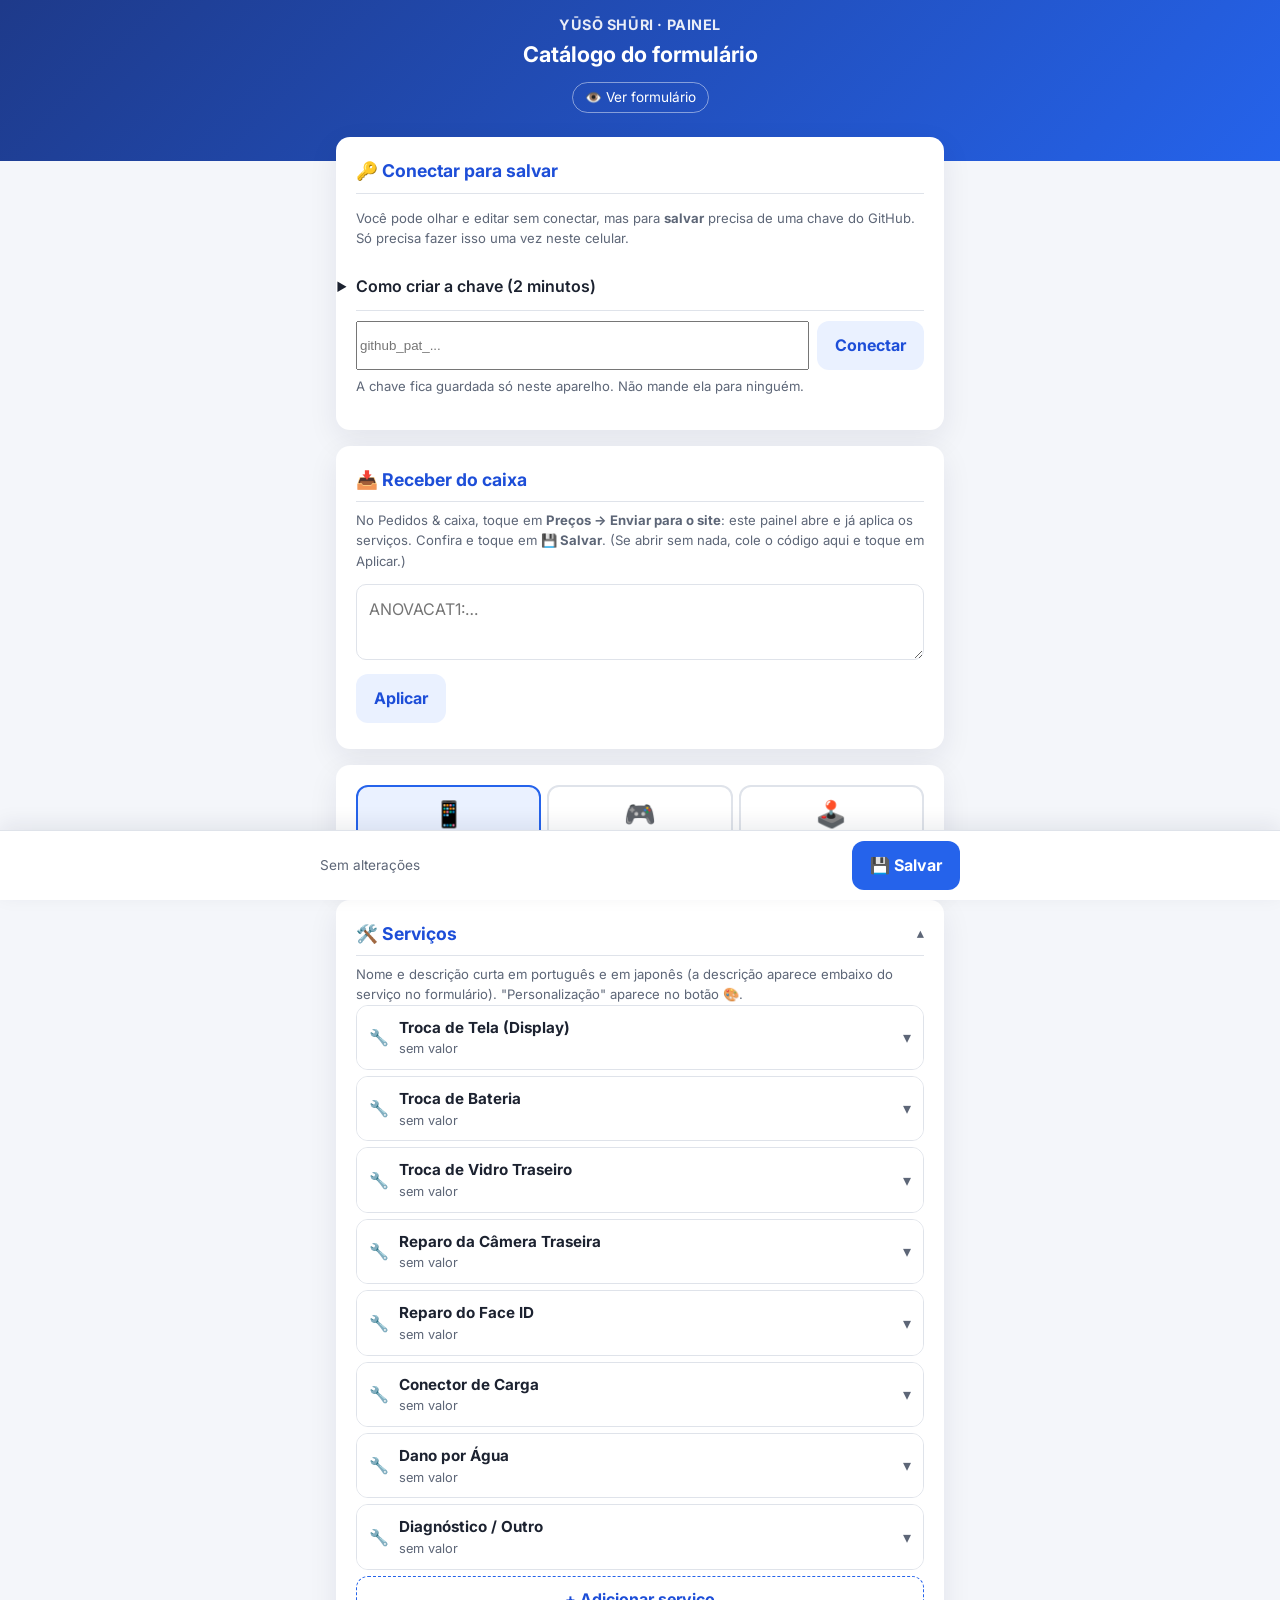
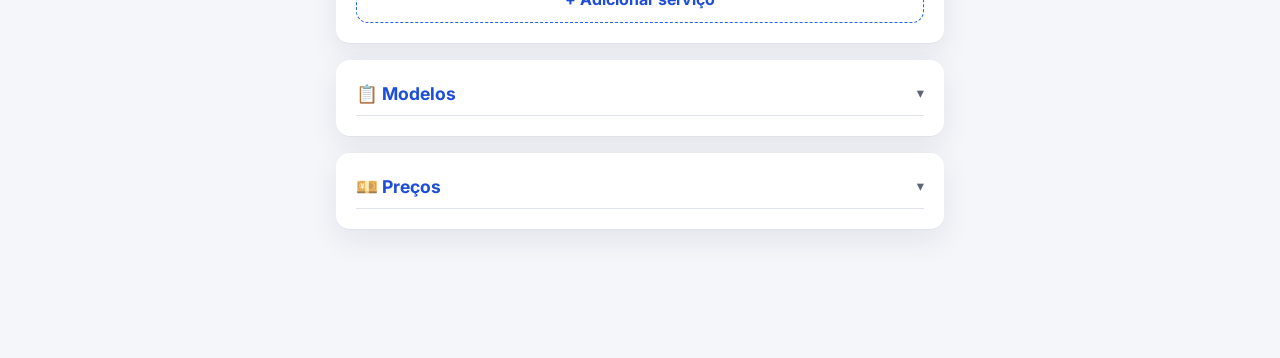
==== commit 66533d83: "Painel: o caixa abre o painel já com os serviços, sem colar código O caixa passa o código ANOVACAT1 " ====
--- a/admin.html
+++ b/admin.html
@@ -102,8 +102,8 @@
   <!-- Receber do caixa -->
   <section class="card" id="caixa">
     <h2>📥 Receber do caixa</h2>
-    <p class="hint" style="margin-top:-6px">No Pedidos &amp; caixa, toque em <b>Preços → Enviar para o site</b>. Depois cole aqui e toque em <b>Salvar</b>. Os serviços entram com nome, descrição e valor.</p>
-    <textarea id="caixa-code" rows="2" placeholder="ANOVACAT1:…"></textarea>
+    <p class="hint" style="margin-top:-6px">No Pedidos &amp; caixa, toque em <b>Preços → Enviar para o site</b>: este painel abre e já aplica os serviços. Confira e toque em <b>💾 Salvar</b>. (Se abrir sem nada, cole o código aqui e toque em Aplicar.)</p>
+    <textarea id="caixa-code" rows="2" placeholder="ANOVACAT1:…" autocomplete="off" autocorrect="off" autocapitalize="off" spellcheck="false"></textarea>
     <div class="row" style="margin-top:8px"><button type="button" class="btn btn-ghost shrink" id="caixa-go">Aplicar</button></div>
     <div class="msg" id="caixa-msg"></div>
   </section>
@@ -198,6 +198,13 @@
     showConn();
     selectTab(tab);
     setDirty(false);
+    // o caixa abre o painel com o código no endereço (#ANOVACAT1:...): aplica sozinho
+    if (/ANOVACAT1/i.test(location.hash)) {
+      $("caixa-code").value = location.hash.slice(1);
+      try { history.replaceState(null, "", location.pathname); } catch (_) {}
+      $("caixa-go").click();
+      $("caixa-msg").scrollIntoView({ block: "center" });
+    }
   }
 
   function showConn() {
@@ -264,15 +271,32 @@
   const CAT2TIPO = { "iPhone": "iphone", "Controle": "controle", "Console": "console" };
   const norm = (x) => String(x || "").normalize("NFD").replace(/[̀-ͯ]/g, "").toLowerCase().replace(/\s+/g, " ").trim();
   const REPARO = /^(troca|reparo|conserto)|drift|bot(a|õ)es$|gatilhos \(|bateria do|conector|diagn|tela|vidro|camera|câmera|face id|agua|água|hdmi|leitor|fonte|hd \/ ssd|limpeza/i;
+  // aceita o código mesmo se o iPhone trocar traços, dois-pontos ou colar espaços/quebras no meio
+  function readCaixaCode(raw) {
+    let t = String(raw || "");
+    try { t = decodeURIComponent(t); } catch (_) {}
+    t = t.normalize("NFKC").replace(/\u2014/g, "--").replace(/[\u2010-\u2013\u2212\u30FC]/g, "-").replace(/\u2026/g, "...");
+    const i = t.search(/ANOVACAT1/i);
+    let body = i >= 0 ? t.slice(i + 9).replace(/^[\s:]+/, "") : t;
+    const dot = body.indexOf("."); if (dot >= 0) body = body.slice(0, dot);
+    body = body.replace(/[^A-Za-z0-9_\-+/]/g, "");
+    if (body.length < 8) return null;
+    try {
+      let b = body.replace(/-/g, "+").replace(/_/g, "/"); while (b.length % 4) b += "=";
+      const d = JSON.parse(new TextDecoder().decode(Uint8Array.from(atob(b), (c) => c.charCodeAt(0))));
+      return d && Array.isArray(d.s) ? d : null;
+    } catch (_) { return null; }
+  }
   $("caixa-go").addEventListener("click", () => {
     const out = $("caixa-msg"), raw = $("caixa-code").value;
-    const m = /ANOVACAT1:([A-Za-z0-9_\-\s]+)\./.exec(raw);
+    // o iPhone às vezes troca "--" por "—", "-" por "–" ou "..." por "…" ao colar: desfaz isso
     const fail = (t) => { out.textContent = t; out.className = "msg err"; };
     if (!cat) return fail("O catálogo ainda está carregando.");
-    if (!m) return fail("Código não reconhecido. No caixa, toque em Preços → Enviar para o site e cole de novo.");
-    let data;
-    try { let b = m[1].replace(/\s+/g, "").replace(/-/g, "+").replace(/_/g, "/"); while (b.length % 4) b += "="; data = JSON.parse(decodeURIComponent(escape(atob(b)))); }
-    catch (_) { return fail("O código veio incompleto. Copie de novo no caixa."); }
+    const data = readCaixaCode(raw);
+    if (!data) {
+      const t = String(raw).trim();
+      return fail("Código não reconhecido (" + t.length + " caracteres, começa com \"" + t.slice(0, 14) + "\"). No caixa, toque em Preços → Enviar para o site: o painel abre e aplica sozinho.");
+    }
     let added = 0, updated = 0;
     (data.s || []).forEach((o) => {
       const k = CAT2TIPO[o.c]; if (!k || !cat.tipos[k]) return;
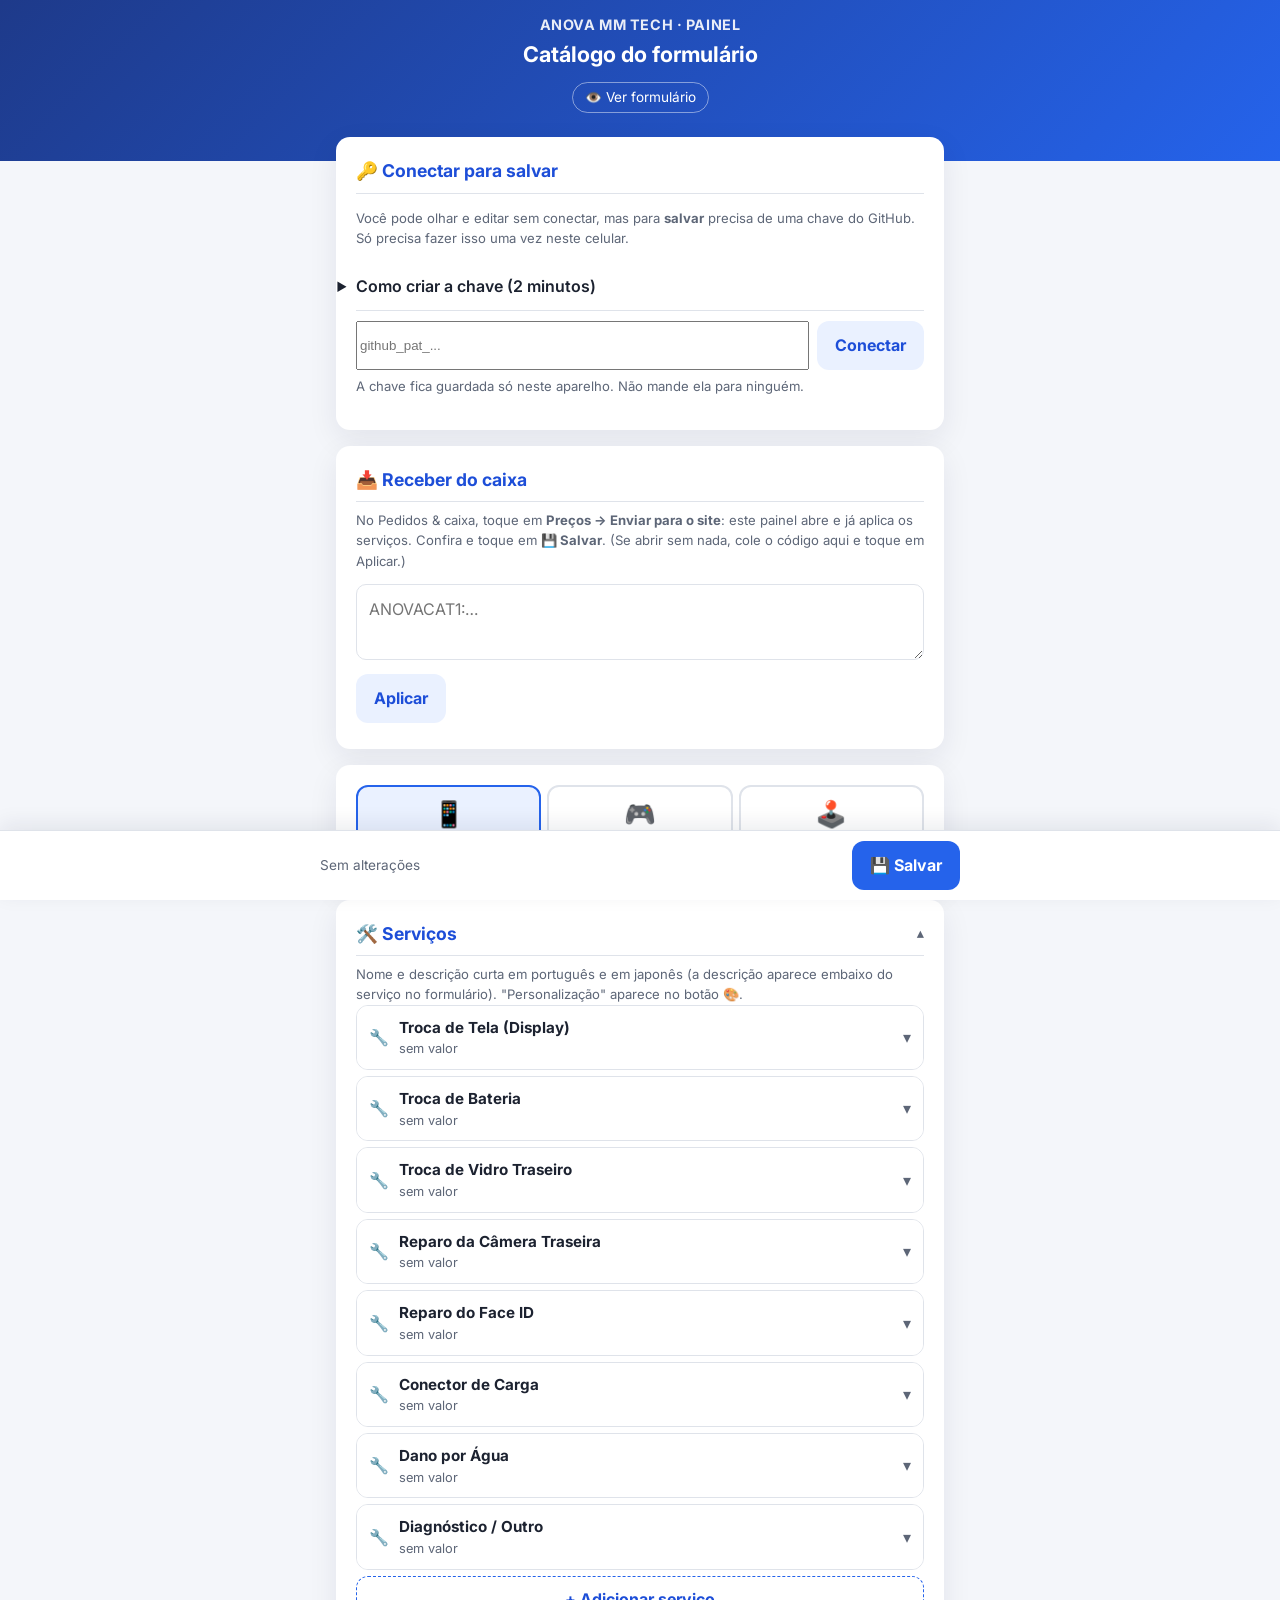
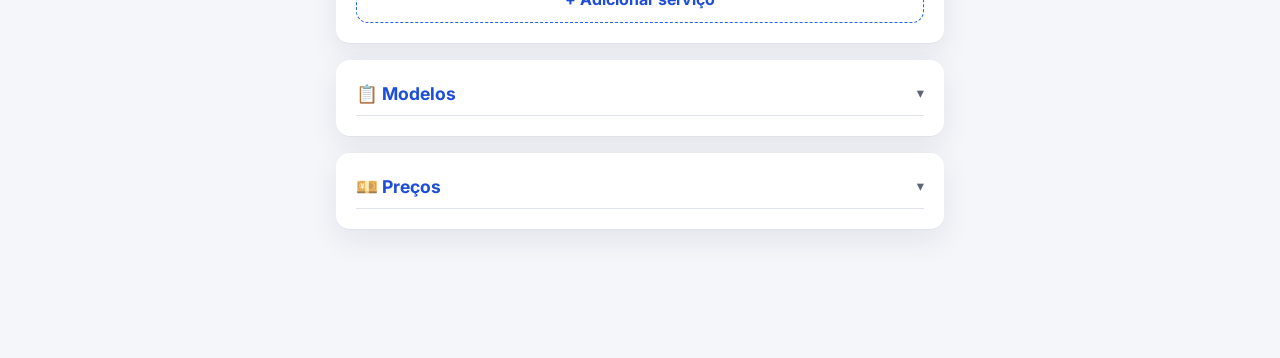
==== commit 6dee2455: "Marca: o site passa a ser só Anova MM Tech Troca "Yūsō Shūri" por "Anova MM Tech" nos títulos, cabeç" ====
--- a/admin.html
+++ b/admin.html
@@ -4,7 +4,7 @@
   <meta charset="UTF-8">
   <meta name="viewport" content="width=device-width, initial-scale=1.0">
   <meta name="robots" content="noindex, nofollow">
-  <title>Painel do catálogo | Yūsō Shūri</title>
+  <title>Painel do catálogo | Anova MM Tech</title>
   <meta name="theme-color" content="#1e3a8a">
   <link href="https://fonts.googleapis.com/css2?family=Inter:wght@400;600;700&display=swap" rel="stylesheet">
   <link rel="stylesheet" href="assets/style.css">
@@ -61,7 +61,7 @@
 <body>
 
 <header class="top slim">
-  <div class="brand">YŪSŌ SHŪRI · PAINEL</div>
+  <div class="brand">ANOVA MM TECH · PAINEL</div>
   <h1>Catálogo do formulário</h1>
   <nav class="nav"><a href="index.html" target="_blank">👁️ Ver formulário</a></nav>
 </header>
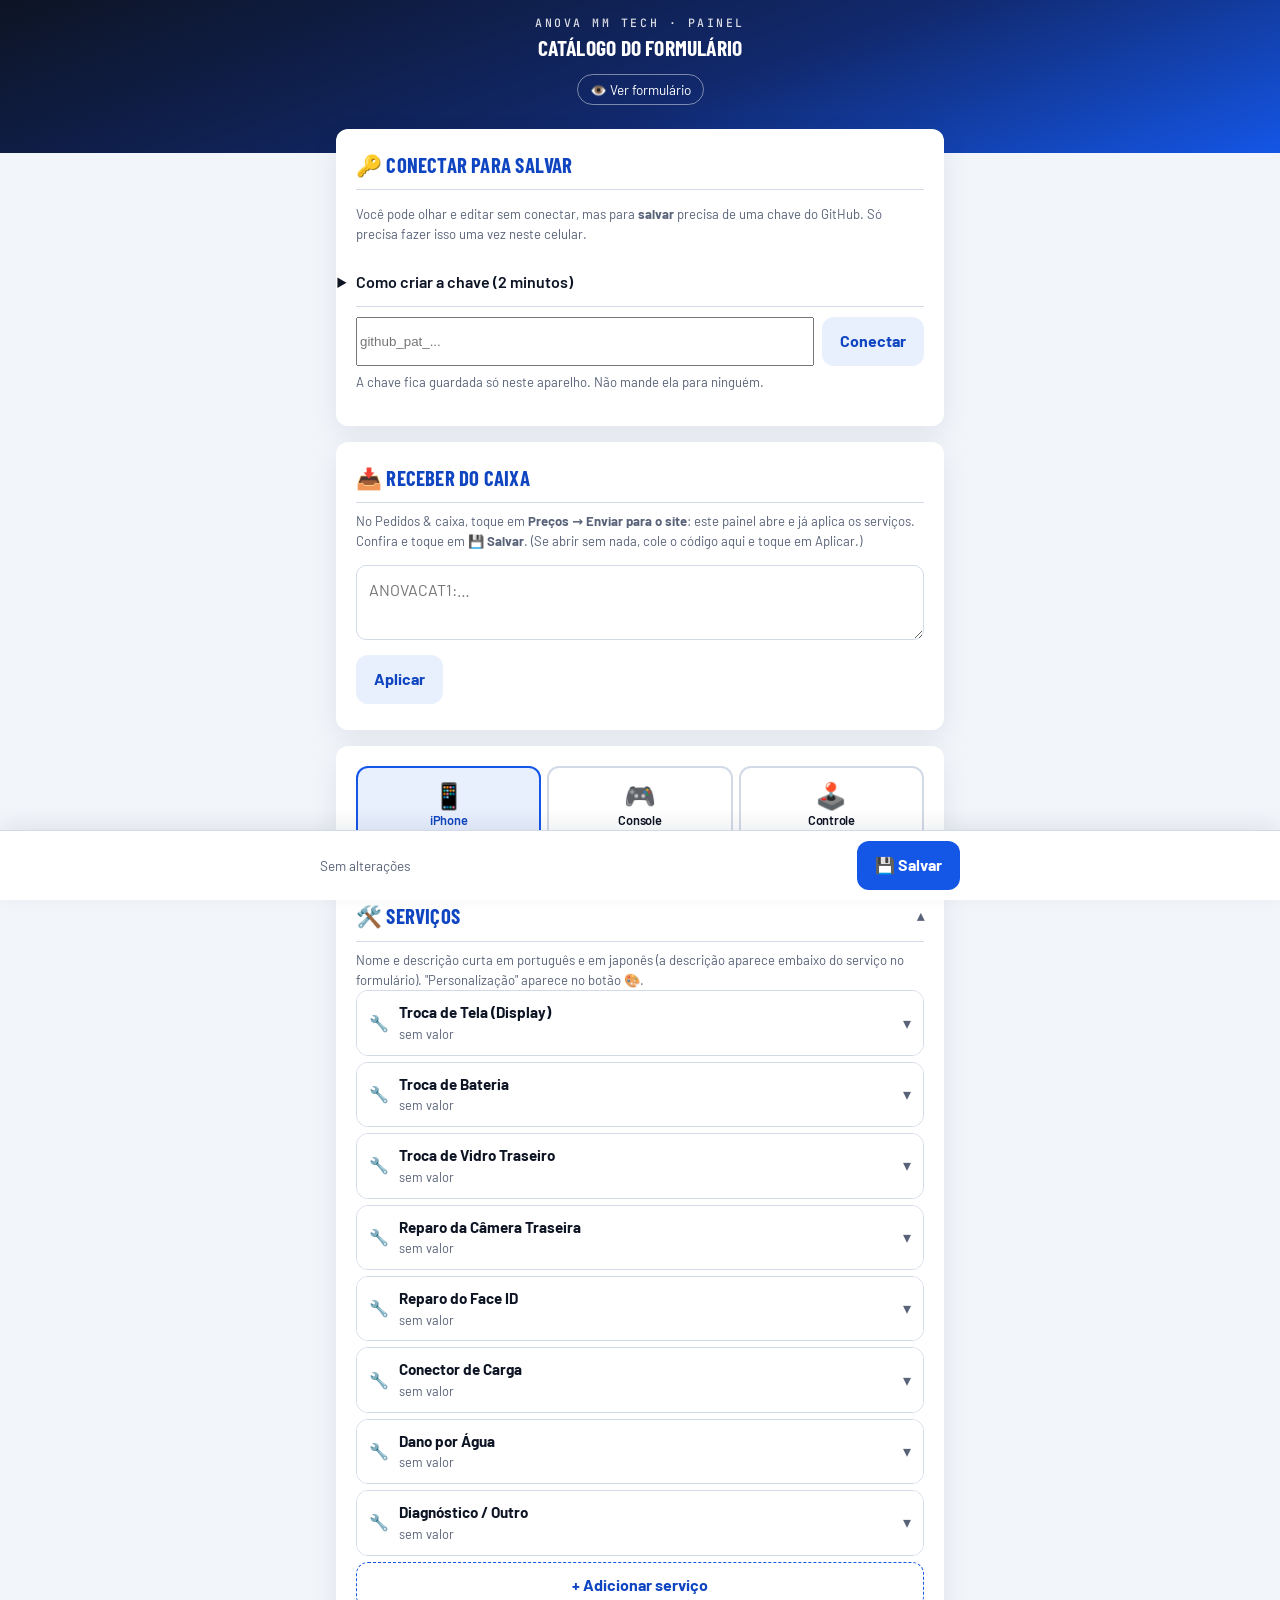
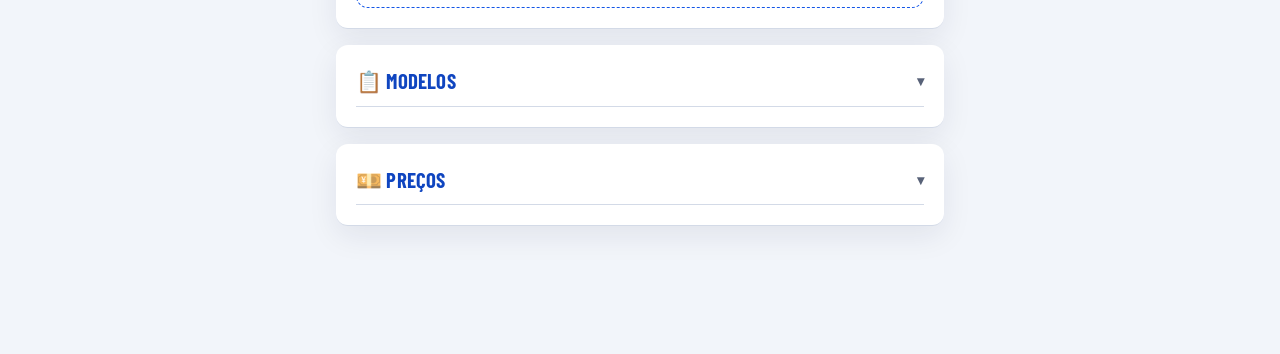
==== commit 79a0c0fb: "Fases 2 e 3: mesma identidade nos 4 sites, guia para todos os aparelhos - Tokens do painel (cores, B" ====
--- a/admin.html
+++ b/admin.html
@@ -5,8 +5,8 @@
   <meta name="viewport" content="width=device-width, initial-scale=1.0">
   <meta name="robots" content="noindex, nofollow">
   <title>Painel do catálogo | Anova MM Tech</title>
-  <meta name="theme-color" content="#1e3a8a">
-  <link href="https://fonts.googleapis.com/css2?family=Inter:wght@400;600;700&display=swap" rel="stylesheet">
+  <meta name="theme-color" content="#0d1424">
+  <link href="https://fonts.googleapis.com/css2?family=Barlow:wght@400;500;600;700&family=Barlow+Condensed:wght@600;700&family=JetBrains+Mono:wght@500&display=swap" rel="stylesheet">
   <link rel="stylesheet" href="assets/style.css">
   <style>
     body { padding-bottom: 96px; }
@@ -298,7 +298,10 @@
       return fail("Código não reconhecido (" + t.length + " caracteres, começa com \"" + t.slice(0, 14) + "\"). No caixa, toque em Preços → Enviar para o site: o painel abre e aplica sozinho.");
     }
     let added = 0, updated = 0;
+    const IGN = new Set((cat.ignorarDoCaixa || []).map(norm));
+    let skipped = 0;
     (data.s || []).forEach((o) => {
+      if (IGN.has(norm(o.n))) { skipped++; return; } // variantes que no site são opção de outro serviço
       const k = CAT2TIPO[o.c]; if (!k || !cat.tipos[k]) return;
       const t = cat.tipos[k];
       const base = String(o.n || "").replace(new RegExp("\\s·\\s" + o.c + "$"), "");
@@ -321,7 +324,7 @@
     if (!added && !updated) return fail("Nenhum serviço de iPhone, Console ou Controle no código.");
     changed(); selectTab(tab);
     out.className = "msg ok";
-    out.textContent = `✓ ${added} novo(s) e ${updated} atualizado(s). Confira e toque em 💾 Salvar.`;
+    out.textContent = `✓ ${added} novo(s) e ${updated} atualizado(s)${skipped ? ` · ${skipped} ignorado(s) (já são opção de outro serviço)` : ""}. Confira e toque em 💾 Salvar.`;
     $("caixa-code").value = "";
   });
 
--- a/assets/style.css
+++ b/assets/style.css
@@ -1,26 +1,29 @@
-/* Yūsō Shūri — estilos compartilhados */
+/* Anova MM Tech — estilos compartilhados (mesmos tokens do painel Pedidos & Caixa) */
 :root {
-  --bg: #f4f6fa;
+  --bg: #f2f5fa;
   --card: #ffffff;
-  --text: #1c2230;
-  --muted: #5d6677;
-  --line: #dfe3ea;
-  --brand: #2563eb;
-  --brand-dark: #1d4ed8;
-  --brand-soft: #eaf1ff;
-  --ok: #15803d;
-  --ok-soft: #e8f7ee;
-  --warn: #b45309;
-  --warn-soft: #fff6e6;
-  --err: #dc2626;
-  --radius: 14px;
+  --text: #0d1424;
+  --muted: #586278;
+  --line: #d3dae7;
+  --brand: #1456e6;
+  --brand-dark: #0f45c0;
+  --brand-soft: #e8effd;
+  --ok: #1f7a3d;
+  --ok-soft: #e7f4ec;
+  --warn: #a85a00;
+  --warn-soft: #fdf3e4;
+  --err: #c3202d;
+  --radius: 12px;
+  --display: "Barlow Condensed", "Arial Narrow", Arial, sans-serif;
+  --body: "Barlow", "Hiragino Sans", "Noto Sans JP", system-ui, -apple-system, sans-serif;
+  --mono: "JetBrains Mono", ui-monospace, Menlo, monospace;
 }
 
 * { box-sizing: border-box; }
 
 body {
   margin: 0;
-  font-family: "Inter", "Hiragino Sans", "Noto Sans JP", system-ui, sans-serif;
+  font-family: var(--body);
   background: var(--bg);
   color: var(--text);
   line-height: 1.55;
@@ -33,13 +36,14 @@
 
 /* Topo */
 .top {
-  background: linear-gradient(135deg, #1e3a8a, #2563eb);
+  background: linear-gradient(160deg, #0d1424 0%, #11286b 55%, #1456e6 100%);
   color: #fff;
   padding: 28px 16px 56px;
   text-align: center;
 }
-.top .brand { font-weight: 700; letter-spacing: .04em; opacity: .9; font-size: .9rem; }
-.top h1 { margin: 6px 0 6px; font-size: 1.6rem; line-height: 1.3; }
+.top .brand { font-family: var(--mono); font-weight: 500; letter-spacing: .22em; text-transform: uppercase; opacity: .85; font-size: .72rem; }
+.top h1 { margin: 6px 0 6px; font-family: var(--display); font-weight: 700; text-transform: uppercase; letter-spacing: .01em; font-size: 2rem; line-height: 1.1; }
+.top h1 [lang=ja], .top h1:lang(ja) { text-transform: none; }
 .top p { margin: 0; opacity: .9; font-size: .95rem; }
 
 .nav { display: flex; gap: 8px; justify-content: center; flex-wrap: wrap; margin-top: 14px; }
@@ -68,7 +72,7 @@
 }
 
 h2 {
-  font-size: 1.1rem; margin: 0 0 14px; padding-bottom: 8px;
+  font-family: var(--display); text-transform: uppercase; letter-spacing: .01em; font-size: 1.3rem; margin: 0 0 14px; padding-bottom: 8px;
   border-bottom: 1px solid var(--line); color: var(--brand-dark);
 }
 h2 small { color: var(--muted); font-weight: 600; }
@@ -92,7 +96,7 @@
 }
 textarea { resize: vertical; }
 input:focus, select:focus, textarea:focus {
-  outline: none; border-color: var(--brand); box-shadow: 0 0 0 3px rgba(37, 99, 235, .2);
+  outline: none; border-color: var(--brand); box-shadow: 0 0 0 3px rgba(20, 86, 230, .2);
 }
 select:disabled { background: #f1f3f6; color: var(--muted); }
 input[type=file] { width: 100%; font-size: .9rem; }
@@ -140,14 +144,14 @@
 
 /* Estimativa */
 .estimate { display: flex; justify-content: space-between; align-items: center; gap: 12px; }
-.estimate strong { font-size: 1.3rem; text-align: right; }
+.estimate strong { font-family: var(--mono); font-weight: 500; font-size: 1.3rem; text-align: right; font-variant-numeric: tabular-nums; }
 .estimate strong.as-text { font-size: 1rem; }
 
 /* Tabela de preços */
 table { width: 100%; border-collapse: collapse; font-size: .88rem; }
 th, td { padding: 8px 6px; border-bottom: 1px solid var(--line); text-align: left; }
 th { color: var(--muted); font-weight: 600; }
-td.num { text-align: right; white-space: nowrap; }
+td.num { text-align: right; white-space: nowrap; font-family: var(--mono); font-variant-numeric: tabular-nums; }
 .table-scroll { overflow-x: auto; }
 
 /* FAQ */
@@ -247,3 +251,10 @@
 .wz-sum button { justify-self: start; border: 0; background: none; color: var(--brand); font: inherit; font-weight: 600; padding: 0; cursor: pointer; font-size: .85rem; }
 #models > button { border: 1.5px dashed var(--line); background: #fff; border-radius: 10px; padding: 11px 8px; font: inherit; font-size: .88rem; font-weight: 600; color: var(--muted); cursor: pointer; }
 #models > button[aria-pressed="true"] { border-color: var(--brand); color: var(--brand-dark); background: var(--brand-soft); }
+
+/* contato da loja (LINE / WhatsApp), só aparece se estiver em config.js */
+.contact { display: flex; gap: 8px; flex-wrap: wrap; justify-content: center; margin: 14px 0 0; }
+.contact a { flex: 1 1 140px; text-align: center; }
+.btn-line { background: #06c755; color: #fff; }
+.btn-wa { background: #1f7a3d; color: #fff; }
+.price-tag { font-family: var(--mono); font-variant-numeric: tabular-nums; }
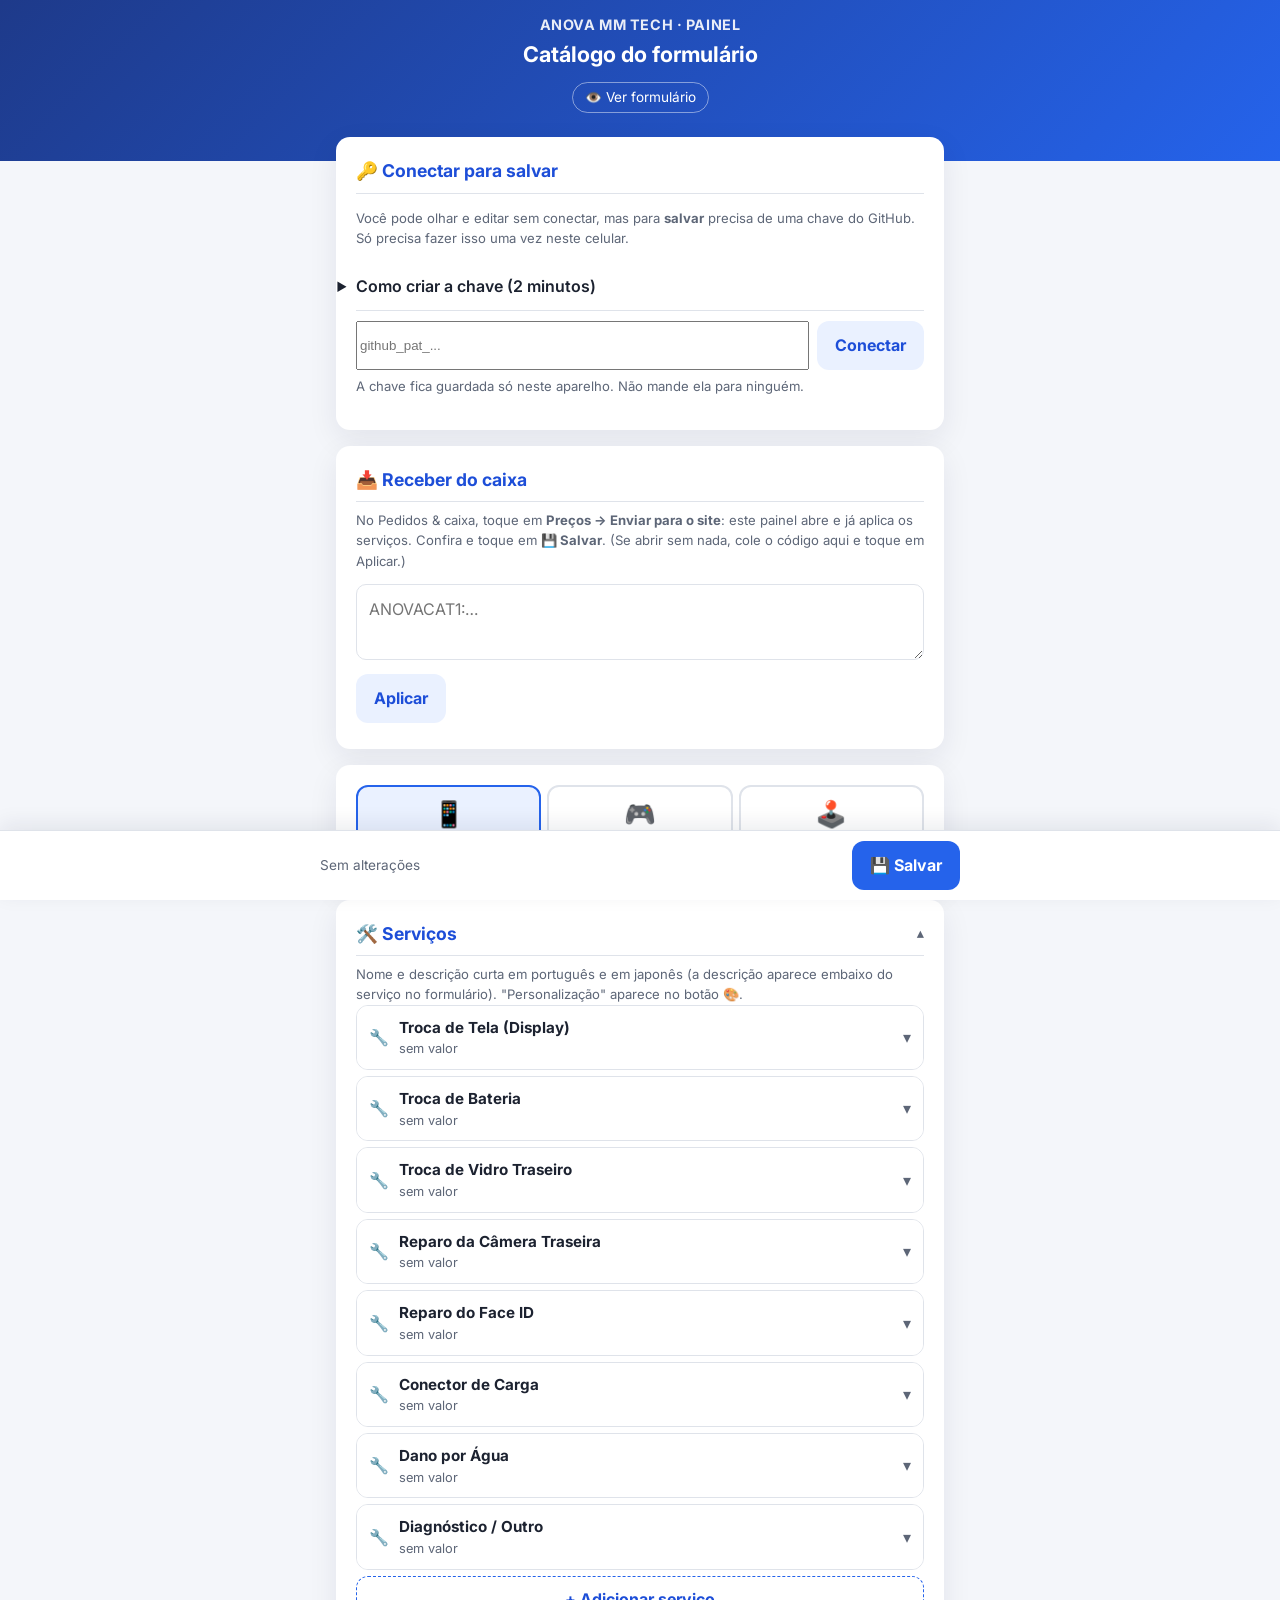
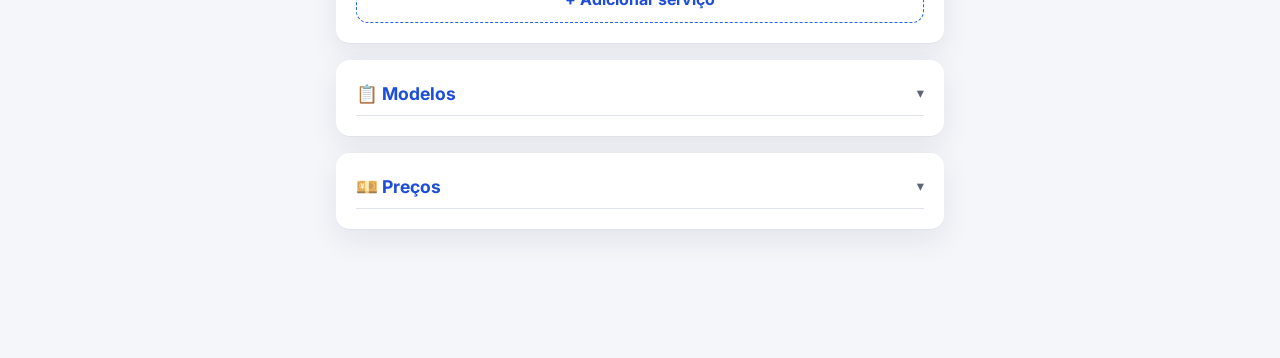
==== commit aace679c: "Volta o site do cliente para antes do Prompt Mestre Desfaz as Fases 2 e 3 no formulário, guia, confi" ====
--- a/admin.html
+++ b/admin.html
@@ -5,8 +5,8 @@
   <meta name="viewport" content="width=device-width, initial-scale=1.0">
   <meta name="robots" content="noindex, nofollow">
   <title>Painel do catálogo | Anova MM Tech</title>
-  <meta name="theme-color" content="#0d1424">
-  <link href="https://fonts.googleapis.com/css2?family=Barlow:wght@400;500;600;700&family=Barlow+Condensed:wght@600;700&family=JetBrains+Mono:wght@500&display=swap" rel="stylesheet">
+  <meta name="theme-color" content="#1e3a8a">
+  <link href="https://fonts.googleapis.com/css2?family=Inter:wght@400;600;700&display=swap" rel="stylesheet">
   <link rel="stylesheet" href="assets/style.css">
   <style>
     body { padding-bottom: 96px; }
@@ -298,10 +298,7 @@
       return fail("Código não reconhecido (" + t.length + " caracteres, começa com \"" + t.slice(0, 14) + "\"). No caixa, toque em Preços → Enviar para o site: o painel abre e aplica sozinho.");
     }
     let added = 0, updated = 0;
-    const IGN = new Set((cat.ignorarDoCaixa || []).map(norm));
-    let skipped = 0;
     (data.s || []).forEach((o) => {
-      if (IGN.has(norm(o.n))) { skipped++; return; } // variantes que no site são opção de outro serviço
       const k = CAT2TIPO[o.c]; if (!k || !cat.tipos[k]) return;
       const t = cat.tipos[k];
       const base = String(o.n || "").replace(new RegExp("\\s·\\s" + o.c + "$"), "");
@@ -324,7 +321,7 @@
     if (!added && !updated) return fail("Nenhum serviço de iPhone, Console ou Controle no código.");
     changed(); selectTab(tab);
     out.className = "msg ok";
-    out.textContent = `✓ ${added} novo(s) e ${updated} atualizado(s)${skipped ? ` · ${skipped} ignorado(s) (já são opção de outro serviço)` : ""}. Confira e toque em 💾 Salvar.`;
+    out.textContent = `✓ ${added} novo(s) e ${updated} atualizado(s). Confira e toque em 💾 Salvar.`;
     $("caixa-code").value = "";
   });
 
--- a/assets/style.css
+++ b/assets/style.css
@@ -1,29 +1,26 @@
-/* Anova MM Tech — estilos compartilhados (mesmos tokens do painel Pedidos & Caixa) */
+/* Yūsō Shūri — estilos compartilhados */
 :root {
-  --bg: #f2f5fa;
+  --bg: #f4f6fa;
   --card: #ffffff;
-  --text: #0d1424;
-  --muted: #586278;
-  --line: #d3dae7;
-  --brand: #1456e6;
-  --brand-dark: #0f45c0;
-  --brand-soft: #e8effd;
-  --ok: #1f7a3d;
-  --ok-soft: #e7f4ec;
-  --warn: #a85a00;
-  --warn-soft: #fdf3e4;
-  --err: #c3202d;
-  --radius: 12px;
-  --display: "Barlow Condensed", "Arial Narrow", Arial, sans-serif;
-  --body: "Barlow", "Hiragino Sans", "Noto Sans JP", system-ui, -apple-system, sans-serif;
-  --mono: "JetBrains Mono", ui-monospace, Menlo, monospace;
+  --text: #1c2230;
+  --muted: #5d6677;
+  --line: #dfe3ea;
+  --brand: #2563eb;
+  --brand-dark: #1d4ed8;
+  --brand-soft: #eaf1ff;
+  --ok: #15803d;
+  --ok-soft: #e8f7ee;
+  --warn: #b45309;
+  --warn-soft: #fff6e6;
+  --err: #dc2626;
+  --radius: 14px;
 }
 
 * { box-sizing: border-box; }
 
 body {
   margin: 0;
-  font-family: var(--body);
+  font-family: "Inter", "Hiragino Sans", "Noto Sans JP", system-ui, sans-serif;
   background: var(--bg);
   color: var(--text);
   line-height: 1.55;
@@ -36,14 +33,13 @@
 
 /* Topo */
 .top {
-  background: linear-gradient(160deg, #0d1424 0%, #11286b 55%, #1456e6 100%);
+  background: linear-gradient(135deg, #1e3a8a, #2563eb);
   color: #fff;
   padding: 28px 16px 56px;
   text-align: center;
 }
-.top .brand { font-family: var(--mono); font-weight: 500; letter-spacing: .22em; text-transform: uppercase; opacity: .85; font-size: .72rem; }
-.top h1 { margin: 6px 0 6px; font-family: var(--display); font-weight: 700; text-transform: uppercase; letter-spacing: .01em; font-size: 2rem; line-height: 1.1; }
-.top h1 [lang=ja], .top h1:lang(ja) { text-transform: none; }
+.top .brand { font-weight: 700; letter-spacing: .04em; opacity: .9; font-size: .9rem; }
+.top h1 { margin: 6px 0 6px; font-size: 1.6rem; line-height: 1.3; }
 .top p { margin: 0; opacity: .9; font-size: .95rem; }
 
 .nav { display: flex; gap: 8px; justify-content: center; flex-wrap: wrap; margin-top: 14px; }
@@ -72,7 +68,7 @@
 }
 
 h2 {
-  font-family: var(--display); text-transform: uppercase; letter-spacing: .01em; font-size: 1.3rem; margin: 0 0 14px; padding-bottom: 8px;
+  font-size: 1.1rem; margin: 0 0 14px; padding-bottom: 8px;
   border-bottom: 1px solid var(--line); color: var(--brand-dark);
 }
 h2 small { color: var(--muted); font-weight: 600; }
@@ -96,7 +92,7 @@
 }
 textarea { resize: vertical; }
 input:focus, select:focus, textarea:focus {
-  outline: none; border-color: var(--brand); box-shadow: 0 0 0 3px rgba(20, 86, 230, .2);
+  outline: none; border-color: var(--brand); box-shadow: 0 0 0 3px rgba(37, 99, 235, .2);
 }
 select:disabled { background: #f1f3f6; color: var(--muted); }
 input[type=file] { width: 100%; font-size: .9rem; }
@@ -144,14 +140,14 @@
 
 /* Estimativa */
 .estimate { display: flex; justify-content: space-between; align-items: center; gap: 12px; }
-.estimate strong { font-family: var(--mono); font-weight: 500; font-size: 1.3rem; text-align: right; font-variant-numeric: tabular-nums; }
+.estimate strong { font-size: 1.3rem; text-align: right; }
 .estimate strong.as-text { font-size: 1rem; }
 
 /* Tabela de preços */
 table { width: 100%; border-collapse: collapse; font-size: .88rem; }
 th, td { padding: 8px 6px; border-bottom: 1px solid var(--line); text-align: left; }
 th { color: var(--muted); font-weight: 600; }
-td.num { text-align: right; white-space: nowrap; font-family: var(--mono); font-variant-numeric: tabular-nums; }
+td.num { text-align: right; white-space: nowrap; }
 .table-scroll { overflow-x: auto; }
 
 /* FAQ */
@@ -251,10 +247,3 @@
 .wz-sum button { justify-self: start; border: 0; background: none; color: var(--brand); font: inherit; font-weight: 600; padding: 0; cursor: pointer; font-size: .85rem; }
 #models > button { border: 1.5px dashed var(--line); background: #fff; border-radius: 10px; padding: 11px 8px; font: inherit; font-size: .88rem; font-weight: 600; color: var(--muted); cursor: pointer; }
 #models > button[aria-pressed="true"] { border-color: var(--brand); color: var(--brand-dark); background: var(--brand-soft); }
-
-/* contato da loja (LINE / WhatsApp), só aparece se estiver em config.js */
-.contact { display: flex; gap: 8px; flex-wrap: wrap; justify-content: center; margin: 14px 0 0; }
-.contact a { flex: 1 1 140px; text-align: center; }
-.btn-line { background: #06c755; color: #fff; }
-.btn-wa { background: #1f7a3d; color: #fff; }
-.price-tag { font-family: var(--mono); font-variant-numeric: tabular-nums; }
